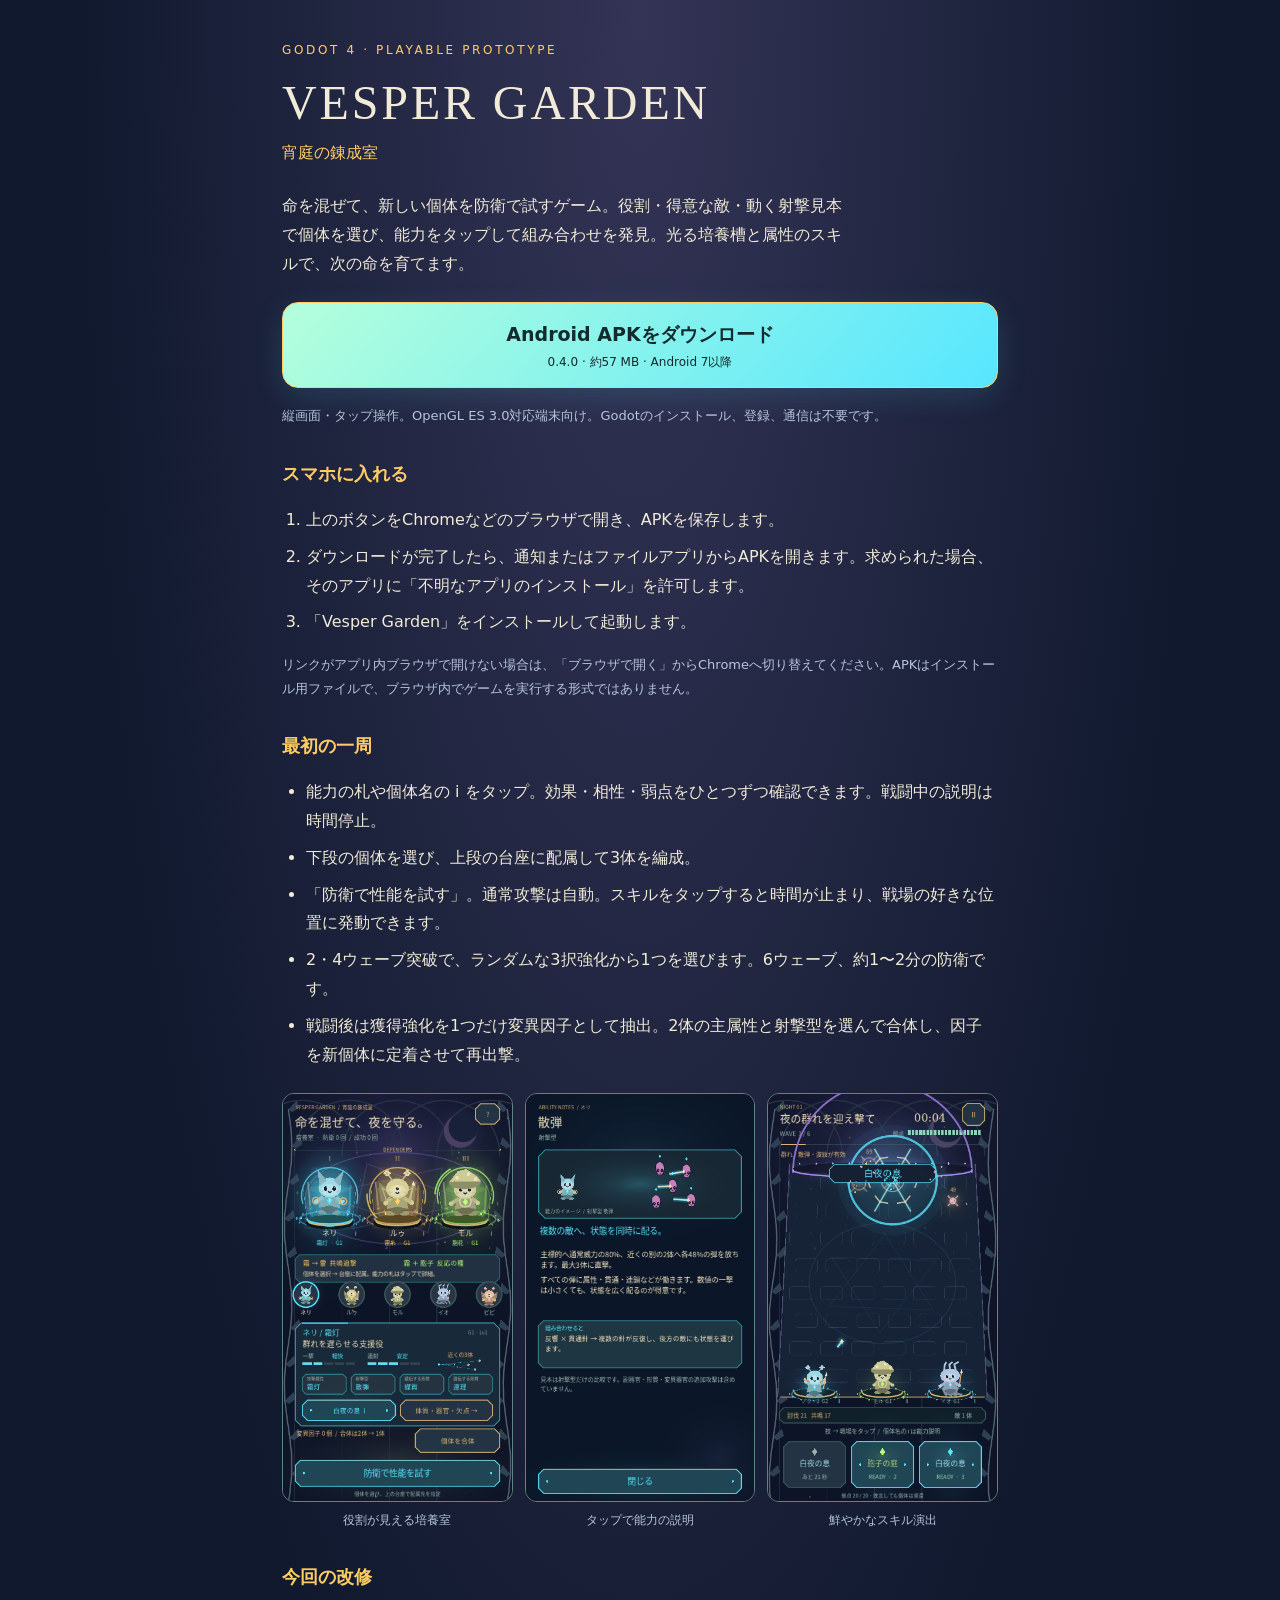
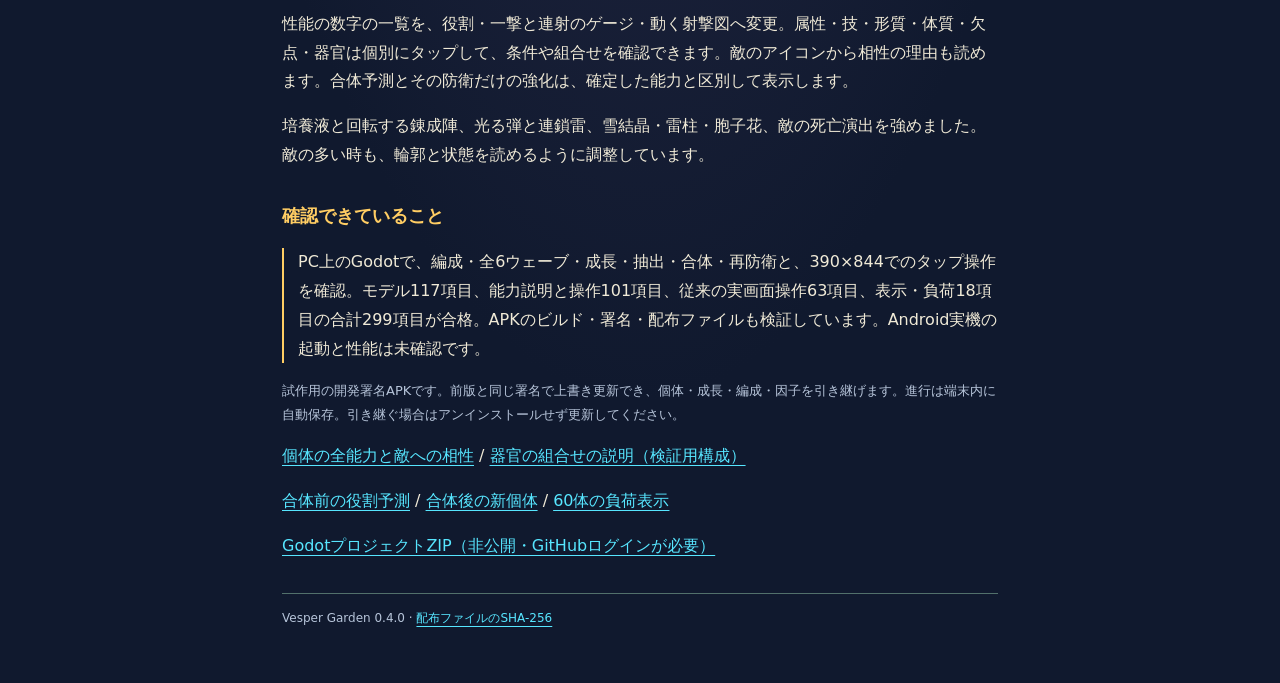
==== assets/vesper-garden/index.html @ 8b333384 "Deliver Vesper Garden 0.4.0 Android build and download page" ====
<!doctype html>
<html lang="ja">
<head>
<meta charset="utf-8">
<meta name="viewport" content="width=device-width, initial-scale=1">
<meta name="theme-color" content="#10192e">
<meta name="description" content="個体の生成・遺伝・突然変異を楽しみ、育てた3体を防衛で試すGodot製ゲーム。">
<title>Vesper Garden — Androidで遊ぶ</title>
<style>
:root { color-scheme: dark; --bg:#10192e; --ink:#f0ead7; --dim:#b7c5da; --mint:#57e6ff; --gold:#ffcd63; }
* { box-sizing:border-box; }
body { margin:0; background:radial-gradient(ellipse at top,#343456 0,var(--bg) 62%); color:var(--ink); font-family:system-ui,-apple-system,"Noto Sans JP",sans-serif; line-height:1.8; }
main { max-width:760px; margin:auto; padding:40px 22px 54px; }
.eyebrow { font-size:12px; letter-spacing:.22em; color:var(--gold); }
h1 { font-family:Georgia,serif; letter-spacing:.06em; font-size:clamp(30px,8vw,48px); line-height:1.2; margin:12px 0 8px; font-weight:400; }
.subtitle { color:var(--gold); margin:0 0 24px; }
p { margin:16px 0; }
.intro { max-width:560px; }
.download { display:flex; flex-direction:column; align-items:center; justify-content:center; min-height:78px; padding:14px; border:1px solid var(--gold); border-radius:16px; background:linear-gradient(130deg,#b4ffdb,#57e6ff); color:#132a2e; text-decoration:none; font-size:19px; font-weight:700; box-shadow:0 8px 30px #57e6ff22; margin:24px 0 12px; }
.download small { font-size:12px; font-weight:500; }
.download:focus-visible,a:focus-visible { outline:3px solid var(--gold); outline-offset:4px; }
.fine { font-size:13px; color:var(--dim); }
h2 { font-size:18px; color:var(--gold); margin:30px 0 10px; font-weight:600; }
ol,ul { padding-left:24px; }
li { margin:8px 0; }
a { color:var(--mint); text-underline-offset:4px; overflow-wrap:anywhere; }
.gallery { display:grid; grid-template-columns:repeat(3,1fr); gap:12px; margin-top:24px; }
figure { margin:0; min-width:0; }
img { width:100%; height:auto; display:block; border:1px solid #618481; border-radius:12px; background:var(--bg); }
figcaption { color:var(--dim); font-size:12px; text-align:center; margin-top:8px; }
.note { border-left:2px solid var(--gold); padding-left:14px; }
footer { border-top:1px solid #52706b; margin-top:32px; padding-top:14px; font-size:12px; color:var(--dim); }
@media(max-width:420px) { main { padding:28px 18px 40px; } .gallery { gap:8px; } }
</style>
</head>
<body>
<main>
<div class="eyebrow">GODOT 4 · PLAYABLE PROTOTYPE</div>
<h1>VESPER GARDEN</h1>
<p class="subtitle">宵庭の錬成室</p>
<p class="intro">命を混ぜて、新しい個体を防衛で試すゲーム。役割・得意な敵・動く射撃見本で個体を選び、能力をタップして組み合わせを発見。光る培養槽と属性のスキルで、次の命を育てます。</p>
<a class="download" href="0.4.0/vesper-garden-android.apk" download="vesper-garden-android.apk">Android APKをダウンロード<small>0.4.0 · 約57 MB · Android 7以降</small></a>
<p class="fine">縦画面・タップ操作。OpenGL ES 3.0対応端末向け。Godotのインストール、登録、通信は不要です。</p>
<h2>スマホに入れる</h2>
<ol>
<li>上のボタンをChromeなどのブラウザで開き、APKを保存します。</li>
<li>ダウンロードが完了したら、通知またはファイルアプリからAPKを開きます。求められた場合、そのアプリに「不明なアプリのインストール」を許可します。</li>
<li>「Vesper Garden」をインストールして起動します。</li>
</ol>
<p class="fine">リンクがアプリ内ブラウザで開けない場合は、「ブラウザで開く」からChromeへ切り替えてください。APKはインストール用ファイルで、ブラウザ内でゲームを実行する形式ではありません。</p>
<h2>最初の一周</h2>
<ul>
<li>能力の札や個体名の i をタップ。効果・相性・弱点をひとつずつ確認できます。戦闘中の説明は時間停止。</li>
<li>下段の個体を選び、上段の台座に配属して3体を編成。</li>
<li>「防衛で性能を試す」。通常攻撃は自動。スキルをタップすると時間が止まり、戦場の好きな位置に発動できます。</li>
<li>2・4ウェーブ突破で、ランダムな3択強化から1つを選びます。6ウェーブ、約1〜2分の防衛です。</li>
<li>戦闘後は獲得強化を1つだけ変異因子として抽出。2体の主属性と射撃型を選んで合体し、因子を新個体に定着させて再出撃。</li>
</ul>
<div class="gallery">
<figure><a href="0.4.0/01-phone-laboratory.png"><img src="0.4.0/01-phone-laboratory.png" width="390" height="693" alt="光る培養槽、個体の役割、性能ゲージとタップできる能力の札" loading="lazy"></a><figcaption>役割が見える培養室</figcaption></figure>
<figure><a href="0.4.0/02-scatter-explanation.png"><img src="0.4.0/02-scatter-explanation.png" width="390" height="693" alt="散弾を個別タップし、攻撃見本と組合せを見る能力説明" loading="lazy"></a><figcaption>タップで能力の説明</figcaption></figure>
<figure><a href="0.4.0/10-bright-skill.png"><img src="0.4.0/10-bright-skill.png" width="390" height="693" alt="雪結晶と光る弾、属性色の台座で拠点を守るGodotの実画面" loading="lazy"></a><figcaption>鮮やかなスキル演出</figcaption></figure>
</div>
<h2>今回の改修</h2>
<p>性能の数字の一覧を、役割・一撃と連射のゲージ・動く射撃図へ変更。属性・技・形質・体質・欠点・器官は個別にタップして、条件や組合せを確認できます。敵のアイコンから相性の理由も読めます。合体予測とその防衛だけの強化は、確定した能力と区別して表示します。</p>
<p>培養液と回転する錬成陣、光る弾と連鎖雷、雪結晶・雷柱・胞子花、敵の死亡演出を強めました。敵の多い時も、輪郭と状態を読めるように調整しています。</p>
<h2>確認できていること</h2>
<p class="note">PC上のGodotで、編成・全6ウェーブ・成長・抽出・合体・再防衛と、390×844でのタップ操作を確認。モデル117項目、能力説明と操作101項目、従来の実画面操作63項目、表示・負荷18項目の合計299項目が合格。APKのビルド・署名・配布ファイルも検証しています。Android実機の起動と性能は未確認です。</p>
<p class="fine">試作用の開発署名APKです。前版と同じ署名で上書き更新でき、個体・成長・編成・因子を引き継げます。進行は端末内に自動保存。引き継ぐ場合はアンインストールせず更新してください。</p>
<p><a href="0.4.0/03-individual-catalog.png">個体の全能力と敵への相性</a> / <a href="0.4.0/05-synergy-explanation.png">器官の組合せの説明（検証用構成）</a></p>
<p><a href="0.4.0/08-fusion-choice.png">合体前の役割予測</a> / <a href="0.4.0/09-new-generation.png">合体後の新個体</a> / <a href="0.4.0/16-phone-dense-field.png">60体の負荷表示</a></p>
<p><a href="https://github.com/kemonodot/game-prototype/blob/main/deliveries/vesper-garden/0.4.0/vesper-garden-godot.zip">GodotプロジェクトZIP（非公開・GitHubログインが必要）</a></p>
<footer>Vesper Garden 0.4.0 · <a href="0.4.0/SHA256SUMS.txt">配布ファイルのSHA-256</a></footer>
</main>
</body>
</html>
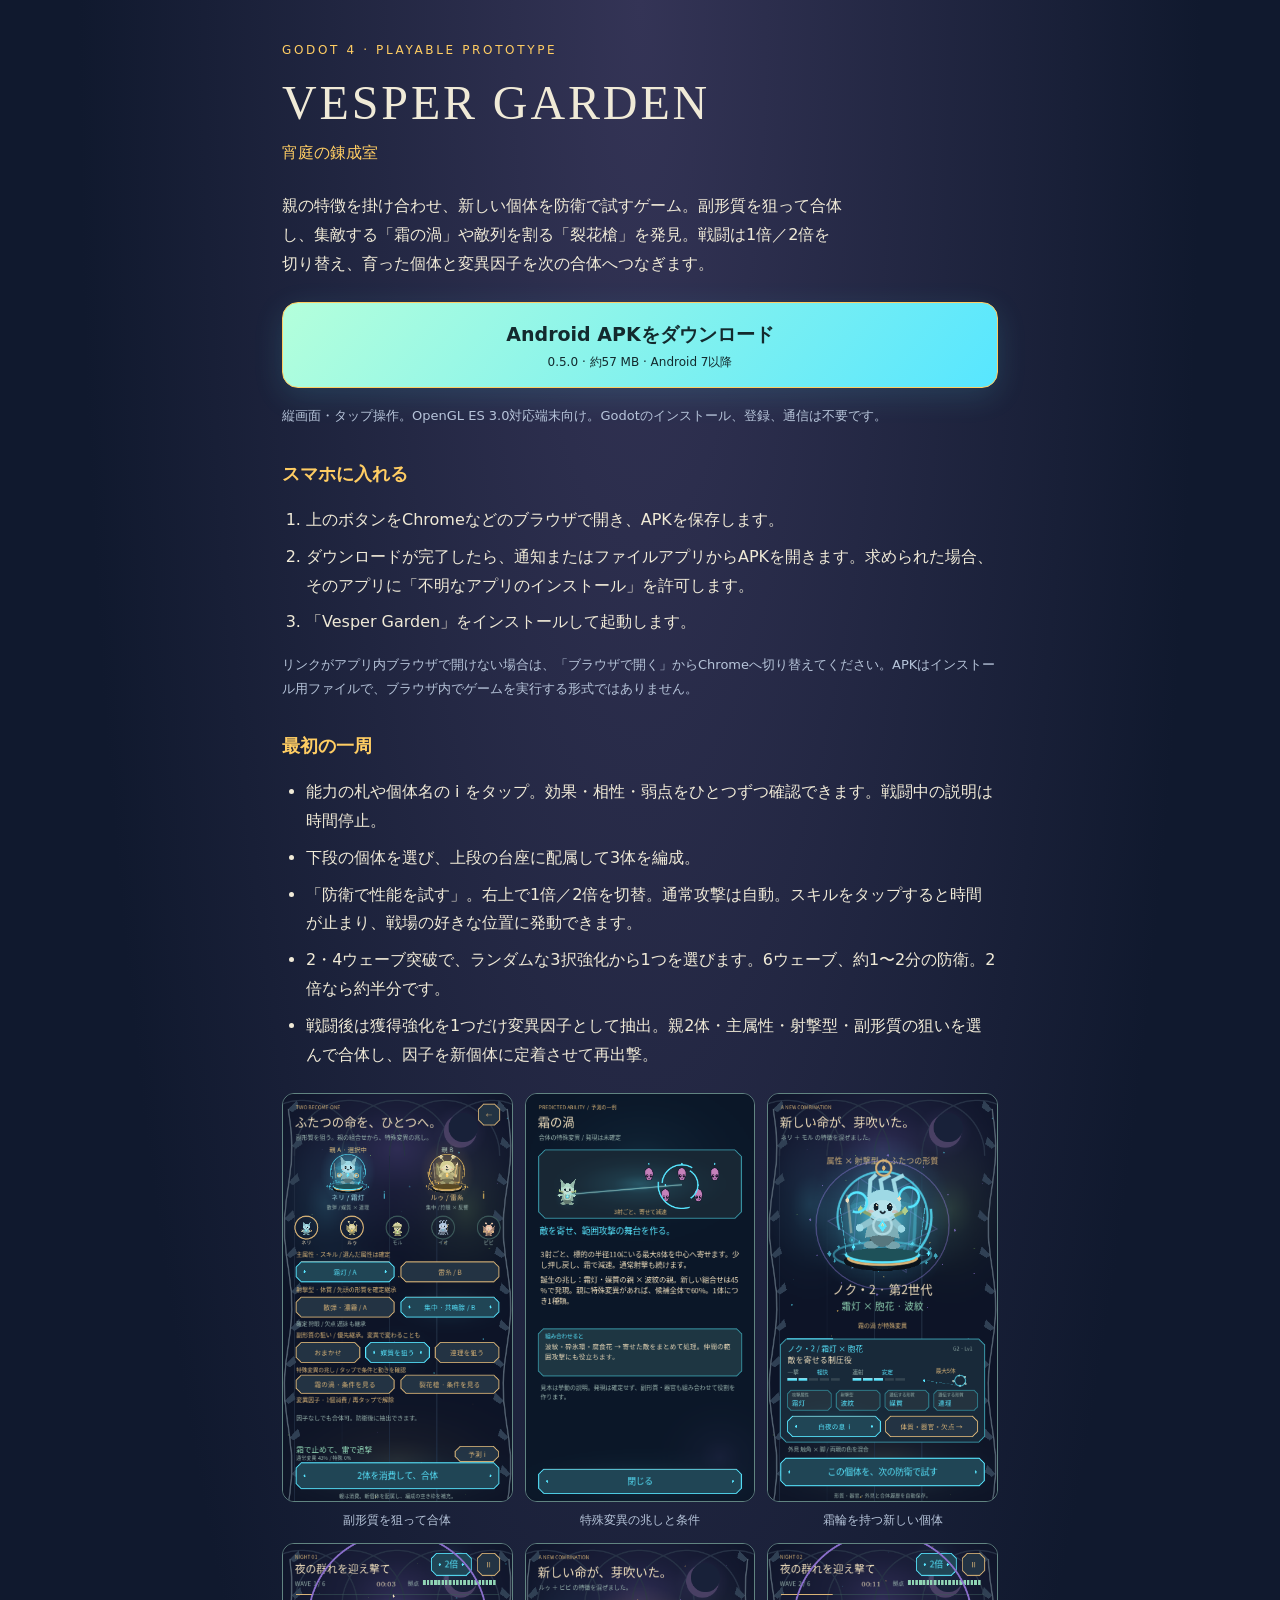
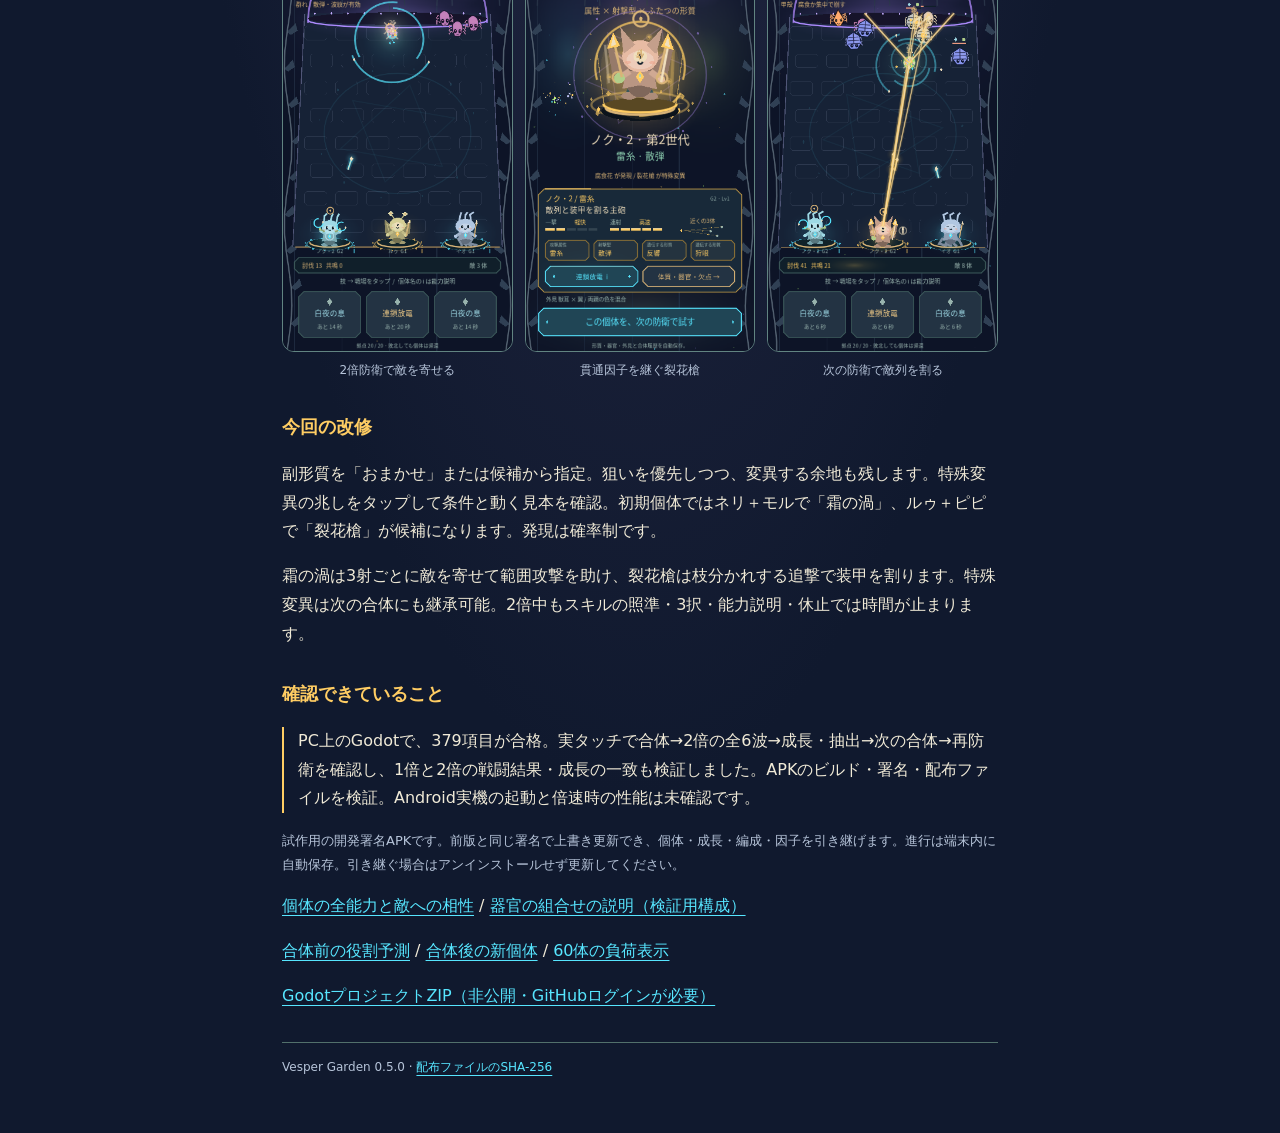
==== commit 98fd36f6: "Deliver Vesper Garden 0.5.0 Android build and download page" ====
--- a/assets/vesper-garden/index.html
+++ b/assets/vesper-garden/index.html
@@ -38,8 +38,8 @@
 <div class="eyebrow">GODOT 4 · PLAYABLE PROTOTYPE</div>
 <h1>VESPER GARDEN</h1>
 <p class="subtitle">宵庭の錬成室</p>
-<p class="intro">命を混ぜて、新しい個体を防衛で試すゲーム。役割・得意な敵・動く射撃見本で個体を選び、能力をタップして組み合わせを発見。光る培養槽と属性のスキルで、次の命を育てます。</p>
-<a class="download" href="0.4.0/vesper-garden-android.apk" download="vesper-garden-android.apk">Android APKをダウンロード<small>0.4.0 · 約57 MB · Android 7以降</small></a>
+<p class="intro">親の特徴を掛け合わせ、新しい個体を防衛で試すゲーム。副形質を狙って合体し、集敵する「霜の渦」や敵列を割る「裂花槍」を発見。戦闘は1倍／2倍を切り替え、育った個体と変異因子を次の合体へつなぎます。</p>
+<a class="download" href="0.5.0/vesper-garden-android.apk" download="vesper-garden-android.apk">Android APKをダウンロード<small>0.5.0 · 約57 MB · Android 7以降</small></a>
 <p class="fine">縦画面・タップ操作。OpenGL ES 3.0対応端末向け。Godotのインストール、登録、通信は不要です。</p>
 <h2>スマホに入れる</h2>
 <ol>
@@ -52,25 +52,28 @@
 <ul>
 <li>能力の札や個体名の i をタップ。効果・相性・弱点をひとつずつ確認できます。戦闘中の説明は時間停止。</li>
 <li>下段の個体を選び、上段の台座に配属して3体を編成。</li>
-<li>「防衛で性能を試す」。通常攻撃は自動。スキルをタップすると時間が止まり、戦場の好きな位置に発動できます。</li>
-<li>2・4ウェーブ突破で、ランダムな3択強化から1つを選びます。6ウェーブ、約1〜2分の防衛です。</li>
-<li>戦闘後は獲得強化を1つだけ変異因子として抽出。2体の主属性と射撃型を選んで合体し、因子を新個体に定着させて再出撃。</li>
+<li>「防衛で性能を試す」。右上で1倍／2倍を切替。通常攻撃は自動。スキルをタップすると時間が止まり、戦場の好きな位置に発動できます。</li>
+<li>2・4ウェーブ突破で、ランダムな3択強化から1つを選びます。6ウェーブ、約1〜2分の防衛。2倍なら約半分です。</li>
+<li>戦闘後は獲得強化を1つだけ変異因子として抽出。親2体・主属性・射撃型・副形質の狙いを選んで合体し、因子を新個体に定着させて再出撃。</li>
 </ul>
 <div class="gallery">
-<figure><a href="0.4.0/01-phone-laboratory.png"><img src="0.4.0/01-phone-laboratory.png" width="390" height="693" alt="光る培養槽、個体の役割、性能ゲージとタップできる能力の札" loading="lazy"></a><figcaption>役割が見える培養室</figcaption></figure>
-<figure><a href="0.4.0/02-scatter-explanation.png"><img src="0.4.0/02-scatter-explanation.png" width="390" height="693" alt="散弾を個別タップし、攻撃見本と組合せを見る能力説明" loading="lazy"></a><figcaption>タップで能力の説明</figcaption></figure>
-<figure><a href="0.4.0/10-bright-skill.png"><img src="0.4.0/10-bright-skill.png" width="390" height="693" alt="雪結晶と光る弾、属性色の台座で拠点を守るGodotの実画面" loading="lazy"></a><figcaption>鮮やかなスキル演出</figcaption></figure>
+<figure><a href="0.5.0/17-targeted-inheritance.png"><img src="0.5.0/17-targeted-inheritance.png" width="390" height="693" alt="副形質を狙って合体：Godotの実画面" loading="lazy"></a><figcaption>副形質を狙って合体</figcaption></figure>
+<figure><a href="0.5.0/18-vortex-hint.png"><img src="0.5.0/18-vortex-hint.png" width="390" height="693" alt="特殊変異の兆しと条件：Godotの実画面" loading="lazy"></a><figcaption>特殊変異の兆しと条件</figcaption></figure>
+<figure><a href="0.5.0/19-vortex-newborn.png"><img src="0.5.0/19-vortex-newborn.png" width="390" height="693" alt="霜輪を持つ新しい個体：Godotの実画面" loading="lazy"></a><figcaption>霜輪を持つ新しい個体</figcaption></figure>
+<figure><a href="0.5.0/21-vortex-combat.png"><img src="0.5.0/21-vortex-combat.png" width="390" height="693" alt="2倍防衛で敵を寄せる：Godotの実画面" loading="lazy"></a><figcaption>2倍防衛で敵を寄せる</figcaption></figure>
+<figure><a href="0.5.0/24-lance-newborn.png"><img src="0.5.0/24-lance-newborn.png" width="390" height="693" alt="貫通因子を継ぐ裂花槍：Godotの実画面" loading="lazy"></a><figcaption>貫通因子を継ぐ裂花槍</figcaption></figure>
+<figure><a href="0.5.0/25-lance-combat.png"><img src="0.5.0/25-lance-combat.png" width="390" height="693" alt="次の防衛で敵列を割る：Godotの実画面" loading="lazy"></a><figcaption>次の防衛で敵列を割る</figcaption></figure>
 </div>
 <h2>今回の改修</h2>
-<p>性能の数字の一覧を、役割・一撃と連射のゲージ・動く射撃図へ変更。属性・技・形質・体質・欠点・器官は個別にタップして、条件や組合せを確認できます。敵のアイコンから相性の理由も読めます。合体予測とその防衛だけの強化は、確定した能力と区別して表示します。</p>
-<p>培養液と回転する錬成陣、光る弾と連鎖雷、雪結晶・雷柱・胞子花、敵の死亡演出を強めました。敵の多い時も、輪郭と状態を読めるように調整しています。</p>
+<p>副形質を「おまかせ」または候補から指定。狙いを優先しつつ、変異する余地も残します。特殊変異の兆しをタップして条件と動く見本を確認。初期個体ではネリ＋モルで「霜の渦」、ルゥ＋ピピで「裂花槍」が候補になります。発現は確率制です。</p>
+<p>霜の渦は3射ごとに敵を寄せて範囲攻撃を助け、裂花槍は枝分かれする追撃で装甲を割ります。特殊変異は次の合体にも継承可能。2倍中もスキルの照準・3択・能力説明・休止では時間が止まります。</p>
 <h2>確認できていること</h2>
-<p class="note">PC上のGodotで、編成・全6ウェーブ・成長・抽出・合体・再防衛と、390×844でのタップ操作を確認。モデル117項目、能力説明と操作101項目、従来の実画面操作63項目、表示・負荷18項目の合計299項目が合格。APKのビルド・署名・配布ファイルも検証しています。Android実機の起動と性能は未確認です。</p>
+<p class="note">PC上のGodotで、379項目が合格。実タッチで合体→2倍の全6波→成長・抽出→次の合体→再防衛を確認し、1倍と2倍の戦闘結果・成長の一致も検証しました。APKのビルド・署名・配布ファイルを検証。Android実機の起動と倍速時の性能は未確認です。</p>
 <p class="fine">試作用の開発署名APKです。前版と同じ署名で上書き更新でき、個体・成長・編成・因子を引き継げます。進行は端末内に自動保存。引き継ぐ場合はアンインストールせず更新してください。</p>
 <p><a href="0.4.0/03-individual-catalog.png">個体の全能力と敵への相性</a> / <a href="0.4.0/05-synergy-explanation.png">器官の組合せの説明（検証用構成）</a></p>
-<p><a href="0.4.0/08-fusion-choice.png">合体前の役割予測</a> / <a href="0.4.0/09-new-generation.png">合体後の新個体</a> / <a href="0.4.0/16-phone-dense-field.png">60体の負荷表示</a></p>
-<p><a href="https://github.com/kemonodot/game-prototype/blob/main/deliveries/vesper-garden/0.4.0/vesper-garden-godot.zip">GodotプロジェクトZIP（非公開・GitHubログインが必要）</a></p>
-<footer>Vesper Garden 0.4.0 · <a href="0.4.0/SHA256SUMS.txt">配布ファイルのSHA-256</a></footer>
+<p><a href="0.5.0/17-targeted-inheritance.png">合体前の役割予測</a> / <a href="0.5.0/19-vortex-newborn.png">合体後の新個体</a> / <a href="0.4.0/16-phone-dense-field.png">60体の負荷表示</a></p>
+<p><a href="https://github.com/kemonodot/game-prototype/blob/main/deliveries/vesper-garden/0.5.0/vesper-garden-godot.zip">GodotプロジェクトZIP（非公開・GitHubログインが必要）</a></p>
+<footer>Vesper Garden 0.5.0 · <a href="0.5.0/SHA256SUMS.txt">配布ファイルのSHA-256</a></footer>
 </main>
 </body>
 </html>
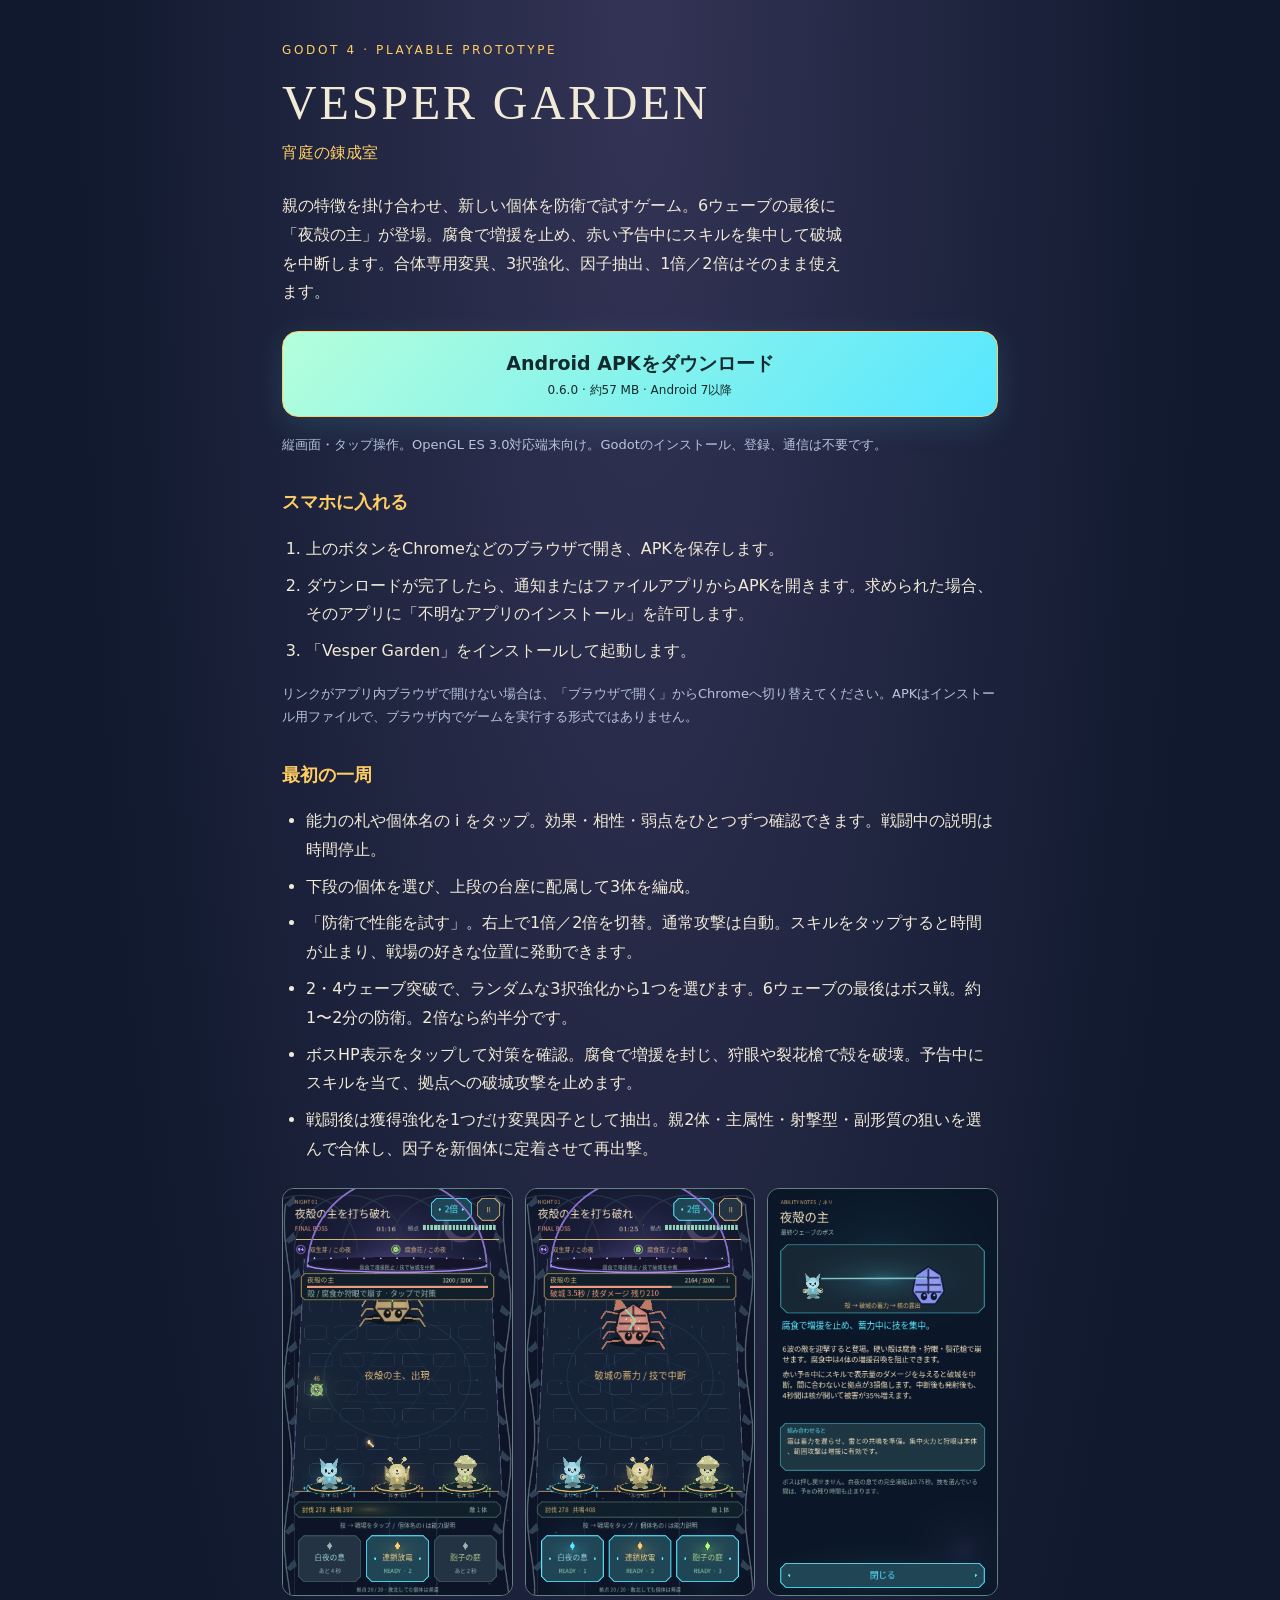
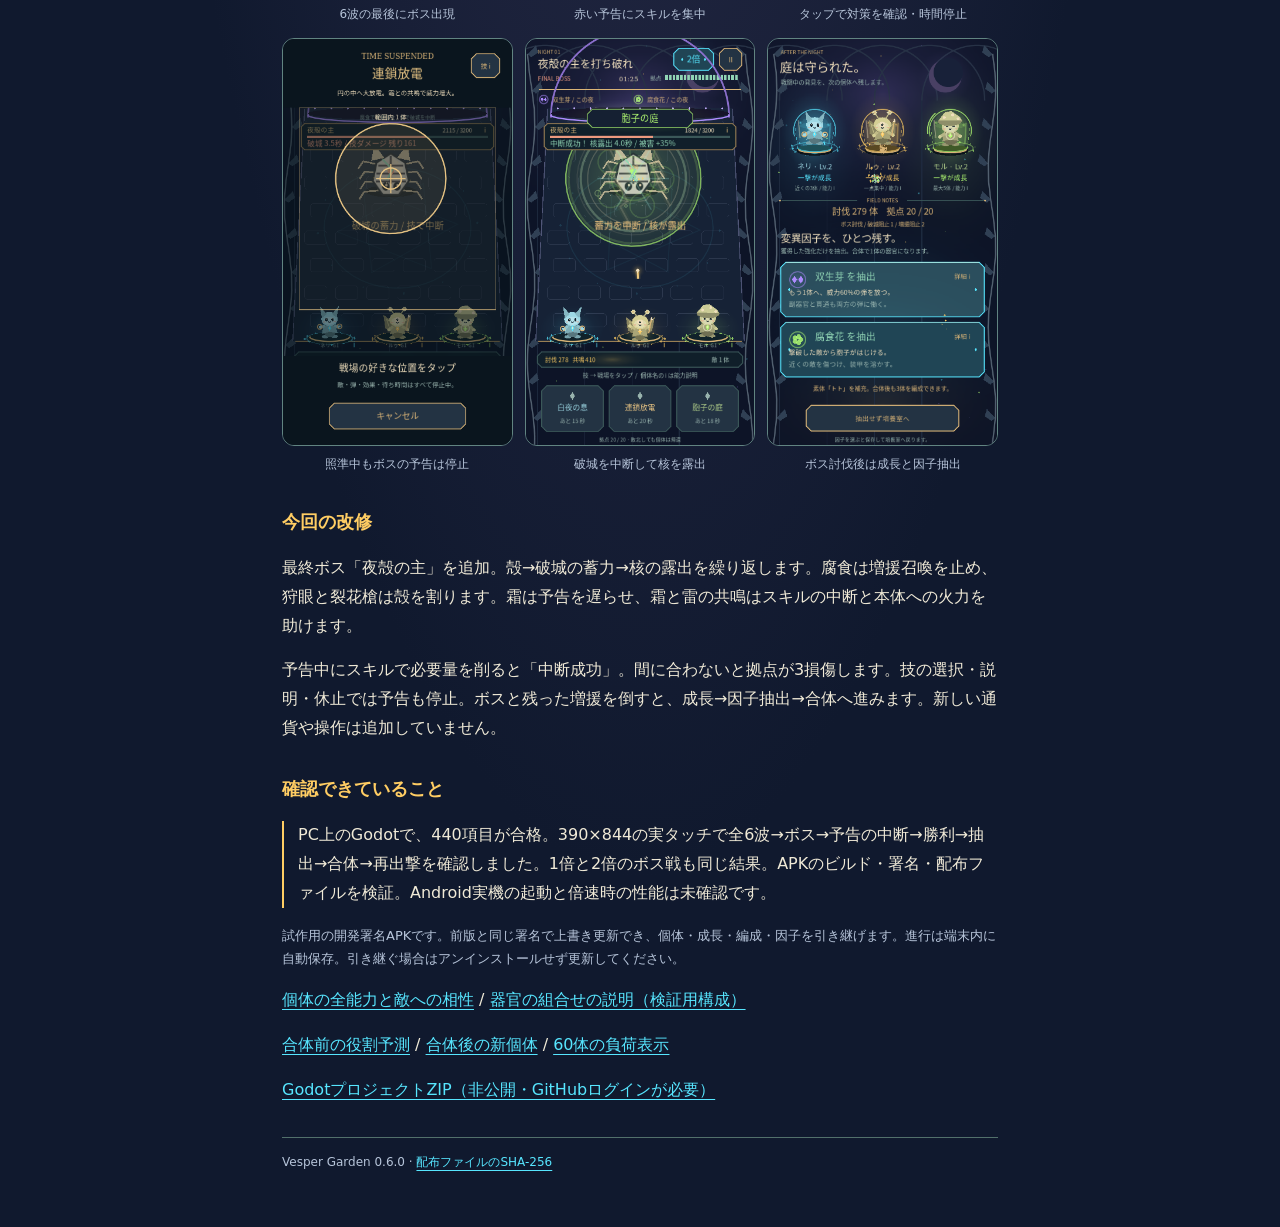
==== commit eed9e5aa: "Deliver Vesper Garden 0.6.0 Android build and download page" ====
--- a/assets/vesper-garden/index.html
+++ b/assets/vesper-garden/index.html
@@ -38,8 +38,8 @@
 <div class="eyebrow">GODOT 4 · PLAYABLE PROTOTYPE</div>
 <h1>VESPER GARDEN</h1>
 <p class="subtitle">宵庭の錬成室</p>
-<p class="intro">親の特徴を掛け合わせ、新しい個体を防衛で試すゲーム。副形質を狙って合体し、集敵する「霜の渦」や敵列を割る「裂花槍」を発見。戦闘は1倍／2倍を切り替え、育った個体と変異因子を次の合体へつなぎます。</p>
-<a class="download" href="0.5.0/vesper-garden-android.apk" download="vesper-garden-android.apk">Android APKをダウンロード<small>0.5.0 · 約57 MB · Android 7以降</small></a>
+<p class="intro">親の特徴を掛け合わせ、新しい個体を防衛で試すゲーム。6ウェーブの最後に「夜殻の主」が登場。腐食で増援を止め、赤い予告中にスキルを集中して破城を中断します。合体専用変異、3択強化、因子抽出、1倍／2倍はそのまま使えます。</p>
+<a class="download" href="0.6.0/vesper-garden-android.apk" download="vesper-garden-android.apk">Android APKをダウンロード<small>0.6.0 · 約57 MB · Android 7以降</small></a>
 <p class="fine">縦画面・タップ操作。OpenGL ES 3.0対応端末向け。Godotのインストール、登録、通信は不要です。</p>
 <h2>スマホに入れる</h2>
 <ol>
@@ -53,27 +53,28 @@
 <li>能力の札や個体名の i をタップ。効果・相性・弱点をひとつずつ確認できます。戦闘中の説明は時間停止。</li>
 <li>下段の個体を選び、上段の台座に配属して3体を編成。</li>
 <li>「防衛で性能を試す」。右上で1倍／2倍を切替。通常攻撃は自動。スキルをタップすると時間が止まり、戦場の好きな位置に発動できます。</li>
-<li>2・4ウェーブ突破で、ランダムな3択強化から1つを選びます。6ウェーブ、約1〜2分の防衛。2倍なら約半分です。</li>
+<li>2・4ウェーブ突破で、ランダムな3択強化から1つを選びます。6ウェーブの最後はボス戦。約1〜2分の防衛。2倍なら約半分です。</li>
+<li>ボスHP表示をタップして対策を確認。腐食で増援を封じ、狩眼や裂花槍で殻を破壊。予告中にスキルを当て、拠点への破城攻撃を止めます。</li>
 <li>戦闘後は獲得強化を1つだけ変異因子として抽出。親2体・主属性・射撃型・副形質の狙いを選んで合体し、因子を新個体に定着させて再出撃。</li>
 </ul>
 <div class="gallery">
-<figure><a href="0.5.0/17-targeted-inheritance.png"><img src="0.5.0/17-targeted-inheritance.png" width="390" height="693" alt="副形質を狙って合体：Godotの実画面" loading="lazy"></a><figcaption>副形質を狙って合体</figcaption></figure>
-<figure><a href="0.5.0/18-vortex-hint.png"><img src="0.5.0/18-vortex-hint.png" width="390" height="693" alt="特殊変異の兆しと条件：Godotの実画面" loading="lazy"></a><figcaption>特殊変異の兆しと条件</figcaption></figure>
-<figure><a href="0.5.0/19-vortex-newborn.png"><img src="0.5.0/19-vortex-newborn.png" width="390" height="693" alt="霜輪を持つ新しい個体：Godotの実画面" loading="lazy"></a><figcaption>霜輪を持つ新しい個体</figcaption></figure>
-<figure><a href="0.5.0/21-vortex-combat.png"><img src="0.5.0/21-vortex-combat.png" width="390" height="693" alt="2倍防衛で敵を寄せる：Godotの実画面" loading="lazy"></a><figcaption>2倍防衛で敵を寄せる</figcaption></figure>
-<figure><a href="0.5.0/24-lance-newborn.png"><img src="0.5.0/24-lance-newborn.png" width="390" height="693" alt="貫通因子を継ぐ裂花槍：Godotの実画面" loading="lazy"></a><figcaption>貫通因子を継ぐ裂花槍</figcaption></figure>
-<figure><a href="0.5.0/25-lance-combat.png"><img src="0.5.0/25-lance-combat.png" width="390" height="693" alt="次の防衛で敵列を割る：Godotの実画面" loading="lazy"></a><figcaption>次の防衛で敵列を割る</figcaption></figure>
+<figure><a href="0.6.0/30-boss-arrival.png"><img src="0.6.0/30-boss-arrival.png" width="390" height="693" alt="6波の最後にボス出現：Godotの実画面" loading="lazy"></a><figcaption>6波の最後にボス出現</figcaption></figure>
+<figure><a href="0.6.0/31-boss-forecast.png"><img src="0.6.0/31-boss-forecast.png" width="390" height="693" alt="赤い予告にスキルを集中：Godotの実画面" loading="lazy"></a><figcaption>赤い予告にスキルを集中</figcaption></figure>
+<figure><a href="0.6.0/32-boss-counters.png"><img src="0.6.0/32-boss-counters.png" width="390" height="693" alt="タップで対策を確認・時間停止：Godotの実画面" loading="lazy"></a><figcaption>タップで対策を確認・時間停止</figcaption></figure>
+<figure><a href="0.6.0/33-boss-targeting.png"><img src="0.6.0/33-boss-targeting.png" width="390" height="693" alt="照準中もボスの予告は停止：Godotの実画面" loading="lazy"></a><figcaption>照準中もボスの予告は停止</figcaption></figure>
+<figure><a href="0.6.0/34-boss-interrupted.png"><img src="0.6.0/34-boss-interrupted.png" width="390" height="693" alt="破城を中断して核を露出：Godotの実画面" loading="lazy"></a><figcaption>破城を中断して核を露出</figcaption></figure>
+<figure><a href="0.6.0/35-boss-victory.png"><img src="0.6.0/35-boss-victory.png" width="390" height="693" alt="ボス討伐後は成長と因子抽出：Godotの実画面" loading="lazy"></a><figcaption>ボス討伐後は成長と因子抽出</figcaption></figure>
 </div>
 <h2>今回の改修</h2>
-<p>副形質を「おまかせ」または候補から指定。狙いを優先しつつ、変異する余地も残します。特殊変異の兆しをタップして条件と動く見本を確認。初期個体ではネリ＋モルで「霜の渦」、ルゥ＋ピピで「裂花槍」が候補になります。発現は確率制です。</p>
-<p>霜の渦は3射ごとに敵を寄せて範囲攻撃を助け、裂花槍は枝分かれする追撃で装甲を割ります。特殊変異は次の合体にも継承可能。2倍中もスキルの照準・3択・能力説明・休止では時間が止まります。</p>
+<p>最終ボス「夜殻の主」を追加。殻→破城の蓄力→核の露出を繰り返します。腐食は増援召喚を止め、狩眼と裂花槍は殻を割ります。霜は予告を遅らせ、霜と雷の共鳴はスキルの中断と本体への火力を助けます。</p>
+<p>予告中にスキルで必要量を削ると「中断成功」。間に合わないと拠点が3損傷します。技の選択・説明・休止では予告も停止。ボスと残った増援を倒すと、成長→因子抽出→合体へ進みます。新しい通貨や操作は追加していません。</p>
 <h2>確認できていること</h2>
-<p class="note">PC上のGodotで、379項目が合格。実タッチで合体→2倍の全6波→成長・抽出→次の合体→再防衛を確認し、1倍と2倍の戦闘結果・成長の一致も検証しました。APKのビルド・署名・配布ファイルを検証。Android実機の起動と倍速時の性能は未確認です。</p>
+<p class="note">PC上のGodotで、440項目が合格。390×844の実タッチで全6波→ボス→予告の中断→勝利→抽出→合体→再出撃を確認しました。1倍と2倍のボス戦も同じ結果。APKのビルド・署名・配布ファイルを検証。Android実機の起動と倍速時の性能は未確認です。</p>
 <p class="fine">試作用の開発署名APKです。前版と同じ署名で上書き更新でき、個体・成長・編成・因子を引き継げます。進行は端末内に自動保存。引き継ぐ場合はアンインストールせず更新してください。</p>
 <p><a href="0.4.0/03-individual-catalog.png">個体の全能力と敵への相性</a> / <a href="0.4.0/05-synergy-explanation.png">器官の組合せの説明（検証用構成）</a></p>
 <p><a href="0.5.0/17-targeted-inheritance.png">合体前の役割予測</a> / <a href="0.5.0/19-vortex-newborn.png">合体後の新個体</a> / <a href="0.4.0/16-phone-dense-field.png">60体の負荷表示</a></p>
-<p><a href="https://github.com/kemonodot/game-prototype/blob/main/deliveries/vesper-garden/0.5.0/vesper-garden-godot.zip">GodotプロジェクトZIP（非公開・GitHubログインが必要）</a></p>
-<footer>Vesper Garden 0.5.0 · <a href="0.5.0/SHA256SUMS.txt">配布ファイルのSHA-256</a></footer>
+<p><a href="https://github.com/kemonodot/game-prototype/blob/main/deliveries/vesper-garden/0.6.0/vesper-garden-godot.zip">GodotプロジェクトZIP（非公開・GitHubログインが必要）</a></p>
+<footer>Vesper Garden 0.6.0 · <a href="0.6.0/SHA256SUMS.txt">配布ファイルのSHA-256</a></footer>
 </main>
 </body>
 </html>
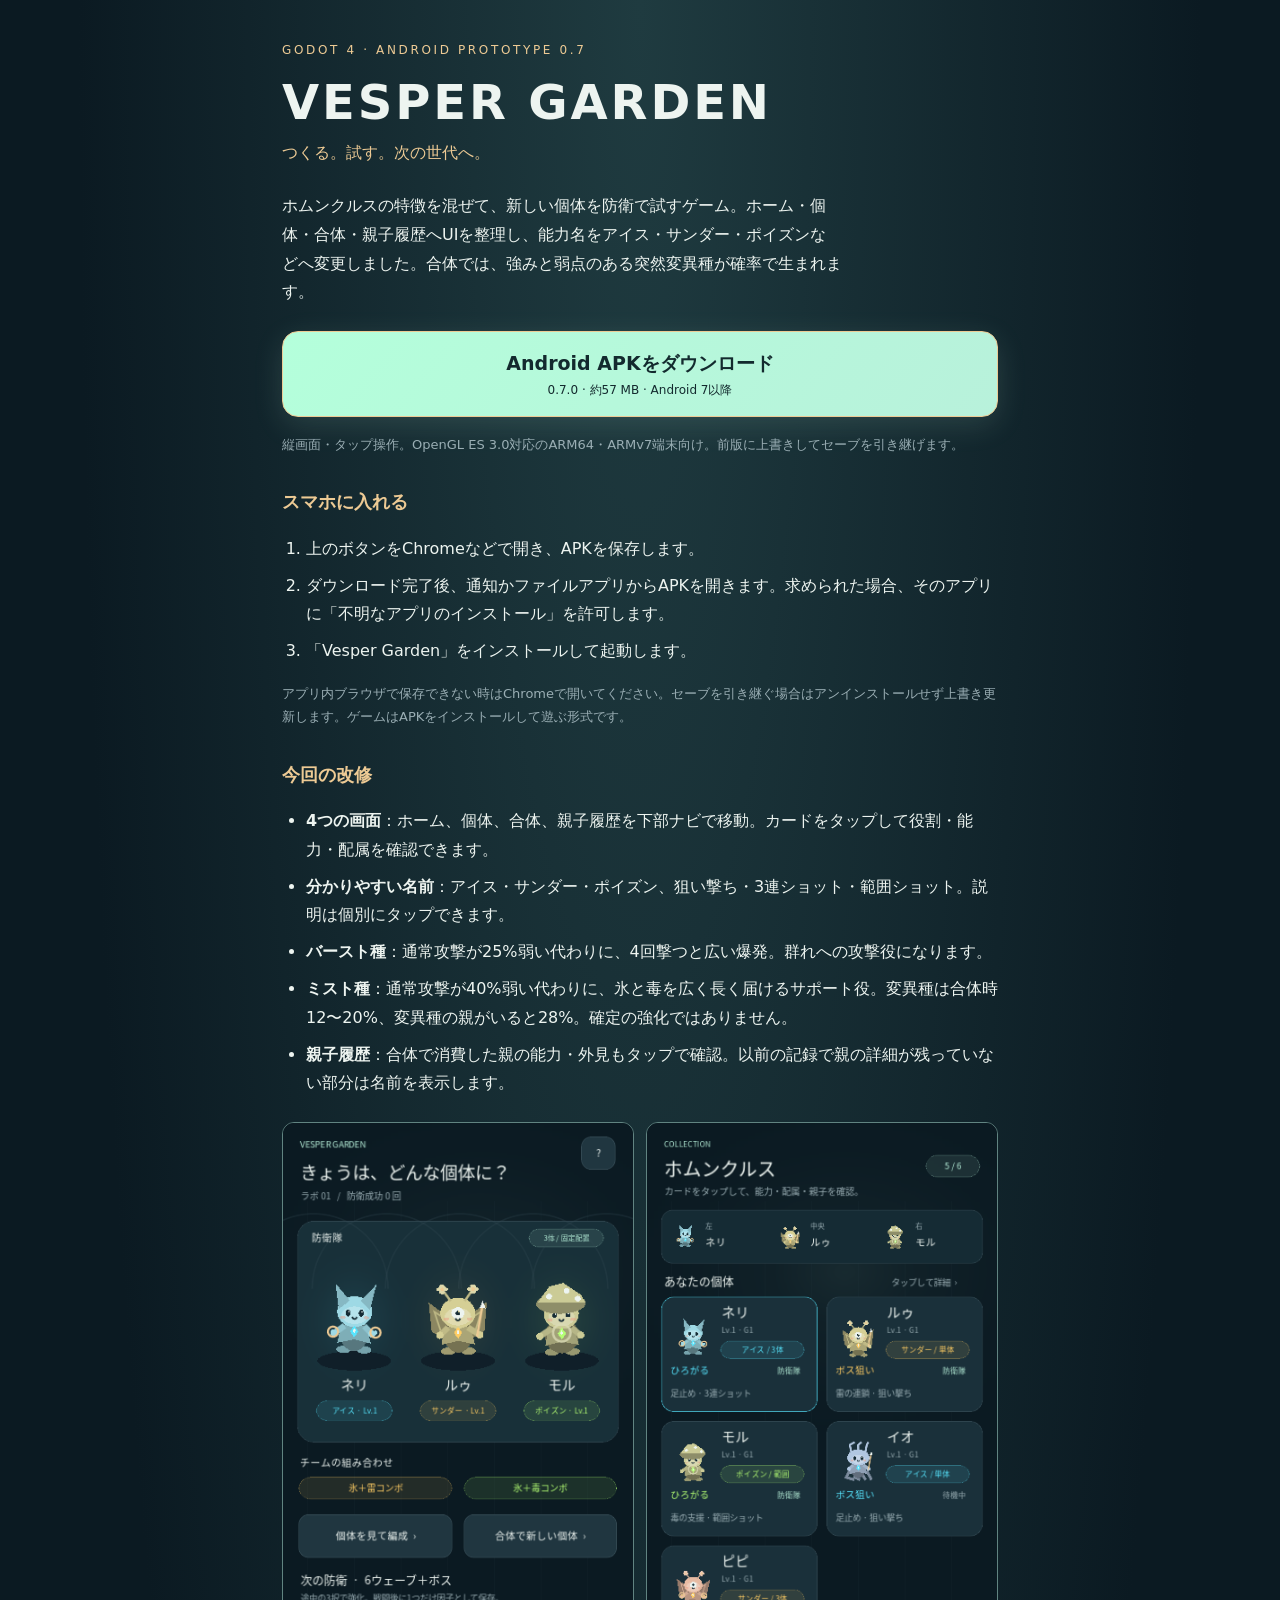
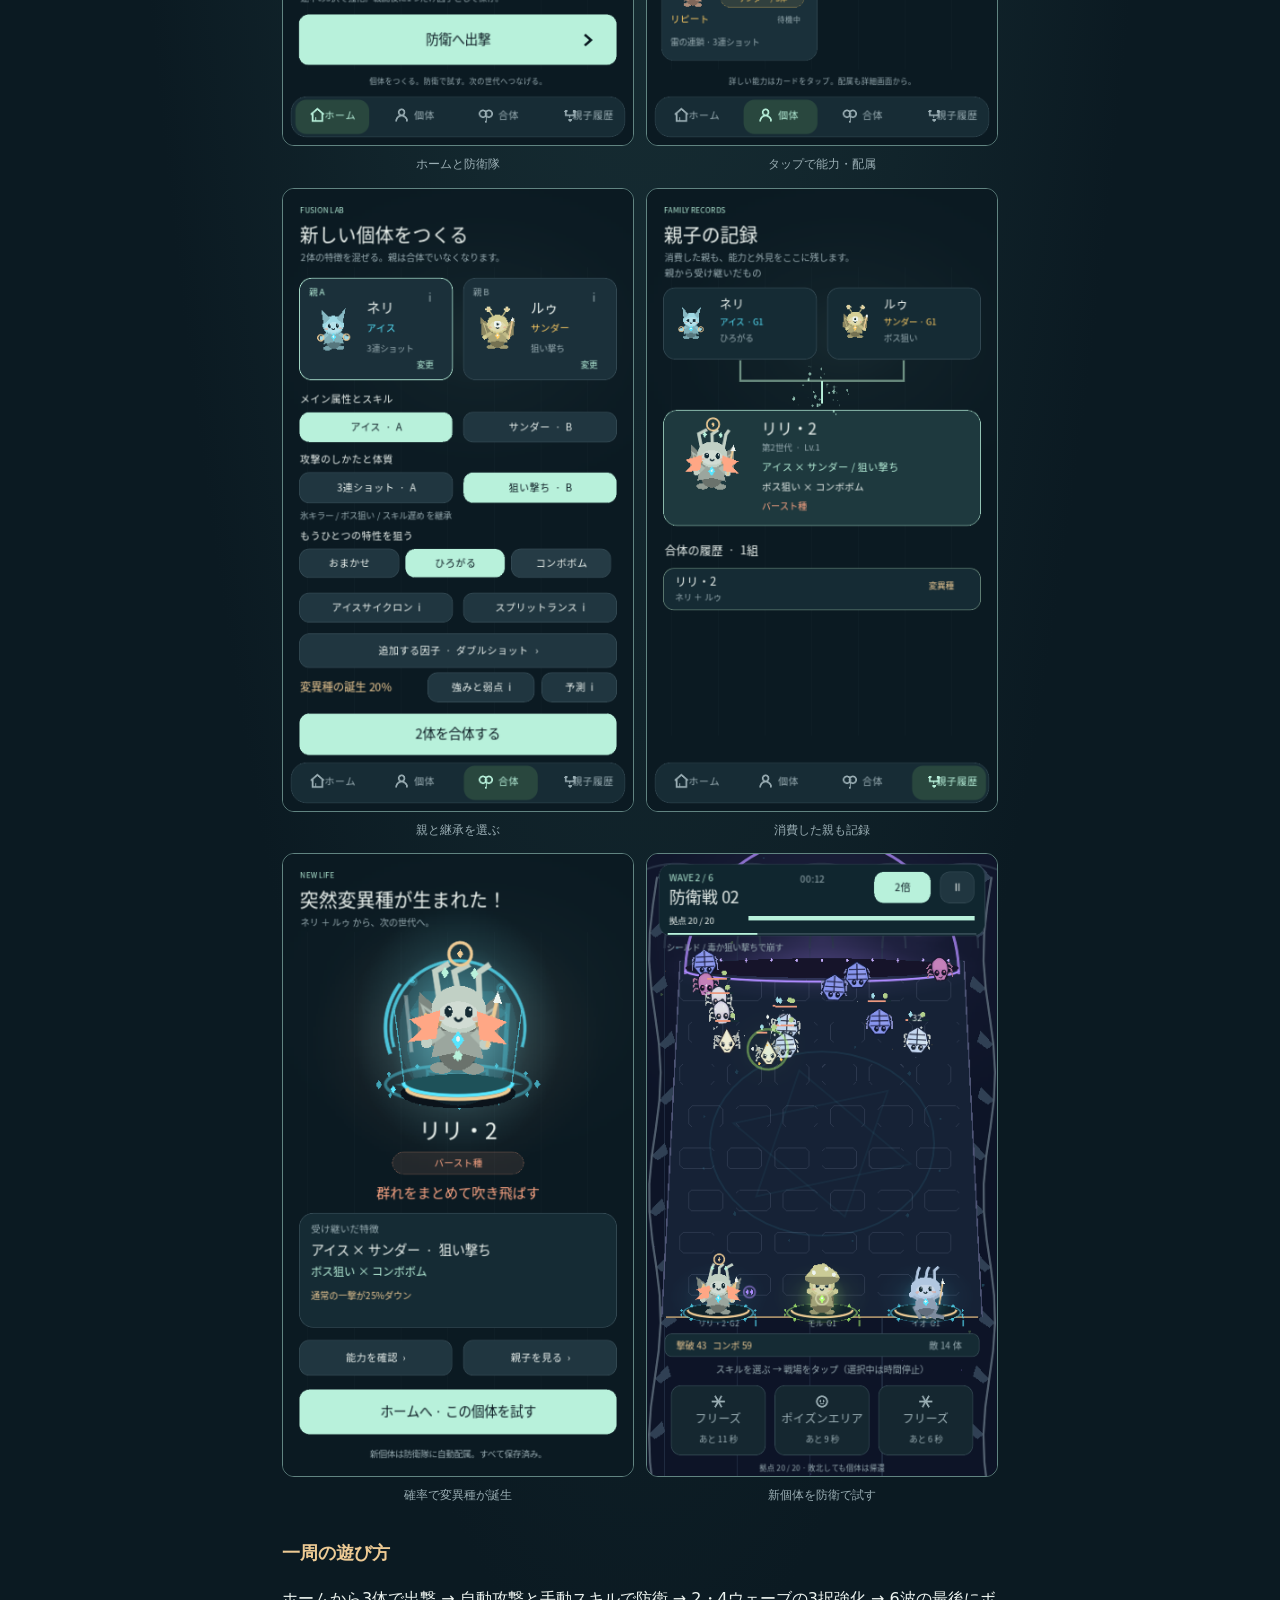
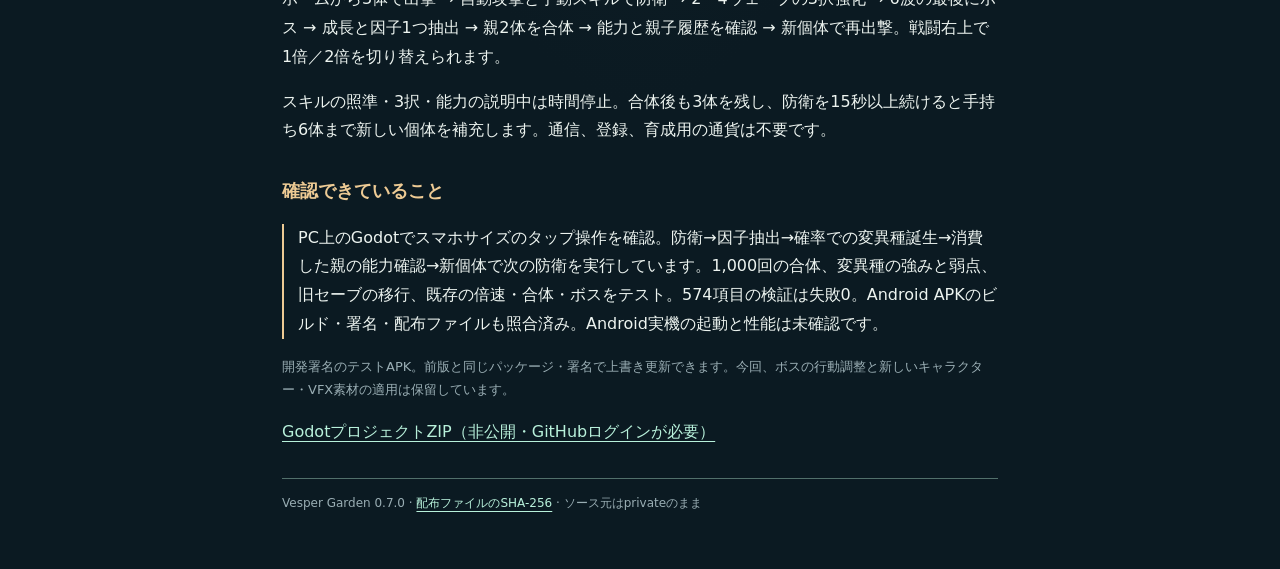
==== commit a31fe71a: "Deliver Vesper Garden 0.7.0 Android build and download page" ====
--- a/assets/vesper-garden/index.html
+++ b/assets/vesper-garden/index.html
@@ -3,20 +3,20 @@
 <head>
 <meta charset="utf-8">
 <meta name="viewport" content="width=device-width, initial-scale=1">
-<meta name="theme-color" content="#10192e">
+<meta name="theme-color" content="#0b1a22">
 <meta name="description" content="個体の生成・遺伝・突然変異を楽しみ、育てた3体を防衛で試すGodot製ゲーム。">
 <title>Vesper Garden — Androidで遊ぶ</title>
 <style>
-:root { color-scheme: dark; --bg:#10192e; --ink:#f0ead7; --dim:#b7c5da; --mint:#57e6ff; --gold:#ffcd63; }
+:root { color-scheme: dark; --bg:#0b1a22; --ink:#edf4f0; --dim:#9aaeb4; --mint:#b8f1db; --gold:#edca94; }
 * { box-sizing:border-box; }
-body { margin:0; background:radial-gradient(ellipse at top,#343456 0,var(--bg) 62%); color:var(--ink); font-family:system-ui,-apple-system,"Noto Sans JP",sans-serif; line-height:1.8; }
+body { margin:0; background:radial-gradient(ellipse at top,#1f3b40 0,var(--bg) 62%); color:var(--ink); font-family:system-ui,-apple-system,"Noto Sans JP",sans-serif; line-height:1.8; }
 main { max-width:760px; margin:auto; padding:40px 22px 54px; }
 .eyebrow { font-size:12px; letter-spacing:.22em; color:var(--gold); }
-h1 { font-family:Georgia,serif; letter-spacing:.06em; font-size:clamp(30px,8vw,48px); line-height:1.2; margin:12px 0 8px; font-weight:400; }
+h1 { font-family:system-ui,sans-serif; letter-spacing:.06em; font-size:clamp(30px,8vw,48px); line-height:1.2; margin:12px 0 8px; font-weight:700; }
 .subtitle { color:var(--gold); margin:0 0 24px; }
 p { margin:16px 0; }
 .intro { max-width:560px; }
-.download { display:flex; flex-direction:column; align-items:center; justify-content:center; min-height:78px; padding:14px; border:1px solid var(--gold); border-radius:16px; background:linear-gradient(130deg,#b4ffdb,#57e6ff); color:#132a2e; text-decoration:none; font-size:19px; font-weight:700; box-shadow:0 8px 30px #57e6ff22; margin:24px 0 12px; }
+.download { display:flex; flex-direction:column; align-items:center; justify-content:center; min-height:78px; padding:14px; border:1px solid var(--gold); border-radius:16px; background:linear-gradient(130deg,#b4ffdb,#b8f1db); color:#132a2e; text-decoration:none; font-size:19px; font-weight:700; box-shadow:0 8px 30px #b8f1db22; margin:24px 0 12px; }
 .download small { font-size:12px; font-weight:500; }
 .download:focus-visible,a:focus-visible { outline:3px solid var(--gold); outline-offset:4px; }
 .fine { font-size:13px; color:var(--dim); }
@@ -24,7 +24,7 @@
 ol,ul { padding-left:24px; }
 li { margin:8px 0; }
 a { color:var(--mint); text-underline-offset:4px; overflow-wrap:anywhere; }
-.gallery { display:grid; grid-template-columns:repeat(3,1fr); gap:12px; margin-top:24px; }
+.gallery { display:grid; grid-template-columns:repeat(2,1fr); gap:12px; margin-top:24px; }
 figure { margin:0; min-width:0; }
 img { width:100%; height:auto; display:block; border:1px solid #618481; border-radius:12px; background:var(--bg); }
 figcaption { color:var(--dim); font-size:12px; text-align:center; margin-top:8px; }
@@ -35,46 +35,43 @@
 </head>
 <body>
 <main>
-<div class="eyebrow">GODOT 4 · PLAYABLE PROTOTYPE</div>
+<div class="eyebrow">GODOT 4 · ANDROID PROTOTYPE 0.7</div>
 <h1>VESPER GARDEN</h1>
-<p class="subtitle">宵庭の錬成室</p>
-<p class="intro">親の特徴を掛け合わせ、新しい個体を防衛で試すゲーム。6ウェーブの最後に「夜殻の主」が登場。腐食で増援を止め、赤い予告中にスキルを集中して破城を中断します。合体専用変異、3択強化、因子抽出、1倍／2倍はそのまま使えます。</p>
-<a class="download" href="0.6.0/vesper-garden-android.apk" download="vesper-garden-android.apk">Android APKをダウンロード<small>0.6.0 · 約57 MB · Android 7以降</small></a>
-<p class="fine">縦画面・タップ操作。OpenGL ES 3.0対応端末向け。Godotのインストール、登録、通信は不要です。</p>
+<p class="subtitle">つくる。試す。次の世代へ。</p>
+<p class="intro">ホムンクルスの特徴を混ぜて、新しい個体を防衛で試すゲーム。ホーム・個体・合体・親子履歴へUIを整理し、能力名をアイス・サンダー・ポイズンなどへ変更しました。合体では、強みと弱点のある突然変異種が確率で生まれます。</p>
+<a class="download" href="0.7.0/vesper-garden-android.apk" download="vesper-garden-android.apk">Android APKをダウンロード<small>0.7.0 · 約57 MB · Android 7以降</small></a>
+<p class="fine">縦画面・タップ操作。OpenGL ES 3.0対応のARM64・ARMv7端末向け。前版に上書きしてセーブを引き継げます。</p>
 <h2>スマホに入れる</h2>
 <ol>
-<li>上のボタンをChromeなどのブラウザで開き、APKを保存します。</li>
-<li>ダウンロードが完了したら、通知またはファイルアプリからAPKを開きます。求められた場合、そのアプリに「不明なアプリのインストール」を許可します。</li>
+<li>上のボタンをChromeなどで開き、APKを保存します。</li>
+<li>ダウンロード完了後、通知かファイルアプリからAPKを開きます。求められた場合、そのアプリに「不明なアプリのインストール」を許可します。</li>
 <li>「Vesper Garden」をインストールして起動します。</li>
 </ol>
-<p class="fine">リンクがアプリ内ブラウザで開けない場合は、「ブラウザで開く」からChromeへ切り替えてください。APKはインストール用ファイルで、ブラウザ内でゲームを実行する形式ではありません。</p>
-<h2>最初の一周</h2>
+<p class="fine">アプリ内ブラウザで保存できない時はChromeで開いてください。セーブを引き継ぐ場合はアンインストールせず上書き更新します。ゲームはAPKをインストールして遊ぶ形式です。</p>
+<h2>今回の改修</h2>
 <ul>
-<li>能力の札や個体名の i をタップ。効果・相性・弱点をひとつずつ確認できます。戦闘中の説明は時間停止。</li>
-<li>下段の個体を選び、上段の台座に配属して3体を編成。</li>
-<li>「防衛で性能を試す」。右上で1倍／2倍を切替。通常攻撃は自動。スキルをタップすると時間が止まり、戦場の好きな位置に発動できます。</li>
-<li>2・4ウェーブ突破で、ランダムな3択強化から1つを選びます。6ウェーブの最後はボス戦。約1〜2分の防衛。2倍なら約半分です。</li>
-<li>ボスHP表示をタップして対策を確認。腐食で増援を封じ、狩眼や裂花槍で殻を破壊。予告中にスキルを当て、拠点への破城攻撃を止めます。</li>
-<li>戦闘後は獲得強化を1つだけ変異因子として抽出。親2体・主属性・射撃型・副形質の狙いを選んで合体し、因子を新個体に定着させて再出撃。</li>
+<li><strong>4つの画面</strong>：ホーム、個体、合体、親子履歴を下部ナビで移動。カードをタップして役割・能力・配属を確認できます。</li>
+<li><strong>分かりやすい名前</strong>：アイス・サンダー・ポイズン、狙い撃ち・3連ショット・範囲ショット。説明は個別にタップできます。</li>
+<li><strong>バースト種</strong>：通常攻撃が25%弱い代わりに、4回撃つと広い爆発。群れへの攻撃役になります。</li>
+<li><strong>ミスト種</strong>：通常攻撃が40%弱い代わりに、氷と毒を広く長く届けるサポート役。変異種は合体時12〜20%、変異種の親がいると28%。確定の強化ではありません。</li>
+<li><strong>親子履歴</strong>：合体で消費した親の能力・外見もタップで確認。以前の記録で親の詳細が残っていない部分は名前を表示します。</li>
 </ul>
 <div class="gallery">
-<figure><a href="0.6.0/30-boss-arrival.png"><img src="0.6.0/30-boss-arrival.png" width="390" height="693" alt="6波の最後にボス出現：Godotの実画面" loading="lazy"></a><figcaption>6波の最後にボス出現</figcaption></figure>
-<figure><a href="0.6.0/31-boss-forecast.png"><img src="0.6.0/31-boss-forecast.png" width="390" height="693" alt="赤い予告にスキルを集中：Godotの実画面" loading="lazy"></a><figcaption>赤い予告にスキルを集中</figcaption></figure>
-<figure><a href="0.6.0/32-boss-counters.png"><img src="0.6.0/32-boss-counters.png" width="390" height="693" alt="タップで対策を確認・時間停止：Godotの実画面" loading="lazy"></a><figcaption>タップで対策を確認・時間停止</figcaption></figure>
-<figure><a href="0.6.0/33-boss-targeting.png"><img src="0.6.0/33-boss-targeting.png" width="390" height="693" alt="照準中もボスの予告は停止：Godotの実画面" loading="lazy"></a><figcaption>照準中もボスの予告は停止</figcaption></figure>
-<figure><a href="0.6.0/34-boss-interrupted.png"><img src="0.6.0/34-boss-interrupted.png" width="390" height="693" alt="破城を中断して核を露出：Godotの実画面" loading="lazy"></a><figcaption>破城を中断して核を露出</figcaption></figure>
-<figure><a href="0.6.0/35-boss-victory.png"><img src="0.6.0/35-boss-victory.png" width="390" height="693" alt="ボス討伐後は成長と因子抽出：Godotの実画面" loading="lazy"></a><figcaption>ボス討伐後は成長と因子抽出</figcaption></figure>
+<figure><a href="0.7.0/36-mobile-home.png"><img src="0.7.0/36-mobile-home.png" width="390" height="693" alt="ホームと防衛隊：Godotの実画面" loading="lazy"></a><figcaption>ホームと防衛隊</figcaption></figure>
+<figure><a href="0.7.0/37-mobile-collection.png"><img src="0.7.0/37-mobile-collection.png" width="390" height="693" alt="タップで能力・配属：Godotの実画面" loading="lazy"></a><figcaption>タップで能力・配属</figcaption></figure>
+<figure><a href="0.7.0/39-mobile-fusion.png"><img src="0.7.0/39-mobile-fusion.png" width="390" height="693" alt="親と継承を選ぶ：Godotの実画面" loading="lazy"></a><figcaption>親と継承を選ぶ</figcaption></figure>
+<figure><a href="0.7.0/40-parent-child-history.png"><img src="0.7.0/40-parent-child-history.png" width="390" height="693" alt="消費した親も記録：Godotの実画面" loading="lazy"></a><figcaption>消費した親も記録</figcaption></figure>
+<figure><a href="0.7.0/45-rare-birth.png"><img src="0.7.0/45-rare-birth.png" width="390" height="693" alt="確率で変異種が誕生：Godotの実画面" loading="lazy"></a><figcaption>確率で変異種が誕生</figcaption></figure>
+<figure><a href="0.7.0/49-rare-species-defence.png"><img src="0.7.0/49-rare-species-defence.png" width="390" height="693" alt="新個体を防衛で試す：Godotの実画面" loading="lazy"></a><figcaption>新個体を防衛で試す</figcaption></figure>
 </div>
-<h2>今回の改修</h2>
-<p>最終ボス「夜殻の主」を追加。殻→破城の蓄力→核の露出を繰り返します。腐食は増援召喚を止め、狩眼と裂花槍は殻を割ります。霜は予告を遅らせ、霜と雷の共鳴はスキルの中断と本体への火力を助けます。</p>
-<p>予告中にスキルで必要量を削ると「中断成功」。間に合わないと拠点が3損傷します。技の選択・説明・休止では予告も停止。ボスと残った増援を倒すと、成長→因子抽出→合体へ進みます。新しい通貨や操作は追加していません。</p>
+<h2>一周の遊び方</h2>
+<p>ホームから3体で出撃 → 自動攻撃と手動スキルで防衛 → 2・4ウェーブの3択強化 → 6波の最後にボス → 成長と因子1つ抽出 → 親2体を合体 → 能力と親子履歴を確認 → 新個体で再出撃。戦闘右上で1倍／2倍を切り替えられます。</p>
+<p>スキルの照準・3択・能力の説明中は時間停止。合体後も3体を残し、防衛を15秒以上続けると手持ち6体まで新しい個体を補充します。通信、登録、育成用の通貨は不要です。</p>
 <h2>確認できていること</h2>
-<p class="note">PC上のGodotで、440項目が合格。390×844の実タッチで全6波→ボス→予告の中断→勝利→抽出→合体→再出撃を確認しました。1倍と2倍のボス戦も同じ結果。APKのビルド・署名・配布ファイルを検証。Android実機の起動と倍速時の性能は未確認です。</p>
-<p class="fine">試作用の開発署名APKです。前版と同じ署名で上書き更新でき、個体・成長・編成・因子を引き継げます。進行は端末内に自動保存。引き継ぐ場合はアンインストールせず更新してください。</p>
-<p><a href="0.4.0/03-individual-catalog.png">個体の全能力と敵への相性</a> / <a href="0.4.0/05-synergy-explanation.png">器官の組合せの説明（検証用構成）</a></p>
-<p><a href="0.5.0/17-targeted-inheritance.png">合体前の役割予測</a> / <a href="0.5.0/19-vortex-newborn.png">合体後の新個体</a> / <a href="0.4.0/16-phone-dense-field.png">60体の負荷表示</a></p>
-<p><a href="https://github.com/kemonodot/game-prototype/blob/main/deliveries/vesper-garden/0.6.0/vesper-garden-godot.zip">GodotプロジェクトZIP（非公開・GitHubログインが必要）</a></p>
-<footer>Vesper Garden 0.6.0 · <a href="0.6.0/SHA256SUMS.txt">配布ファイルのSHA-256</a></footer>
+<p class="note">PC上のGodotでスマホサイズのタップ操作を確認。防衛→因子抽出→確率での変異種誕生→消費した親の能力確認→新個体で次の防衛を実行しています。1,000回の合体、変異種の強みと弱点、旧セーブの移行、既存の倍速・合体・ボスをテスト。574項目の検証は失敗0。Android APKのビルド・署名・配布ファイルも照合済み。Android実機の起動と性能は未確認です。</p>
+<p class="fine">開発署名のテストAPK。前版と同じパッケージ・署名で上書き更新できます。今回、ボスの行動調整と新しいキャラクター・VFX素材の適用は保留しています。</p>
+<p><a href="https://github.com/kemonodot/game-prototype/blob/main/deliveries/vesper-garden/0.7.0/vesper-garden-godot.zip">GodotプロジェクトZIP（非公開・GitHubログインが必要）</a></p>
+<footer>Vesper Garden 0.7.0 · <a href="0.7.0/SHA256SUMS.txt">配布ファイルのSHA-256</a> · ソース元はprivateのまま</footer>
 </main>
 </body>
 </html>
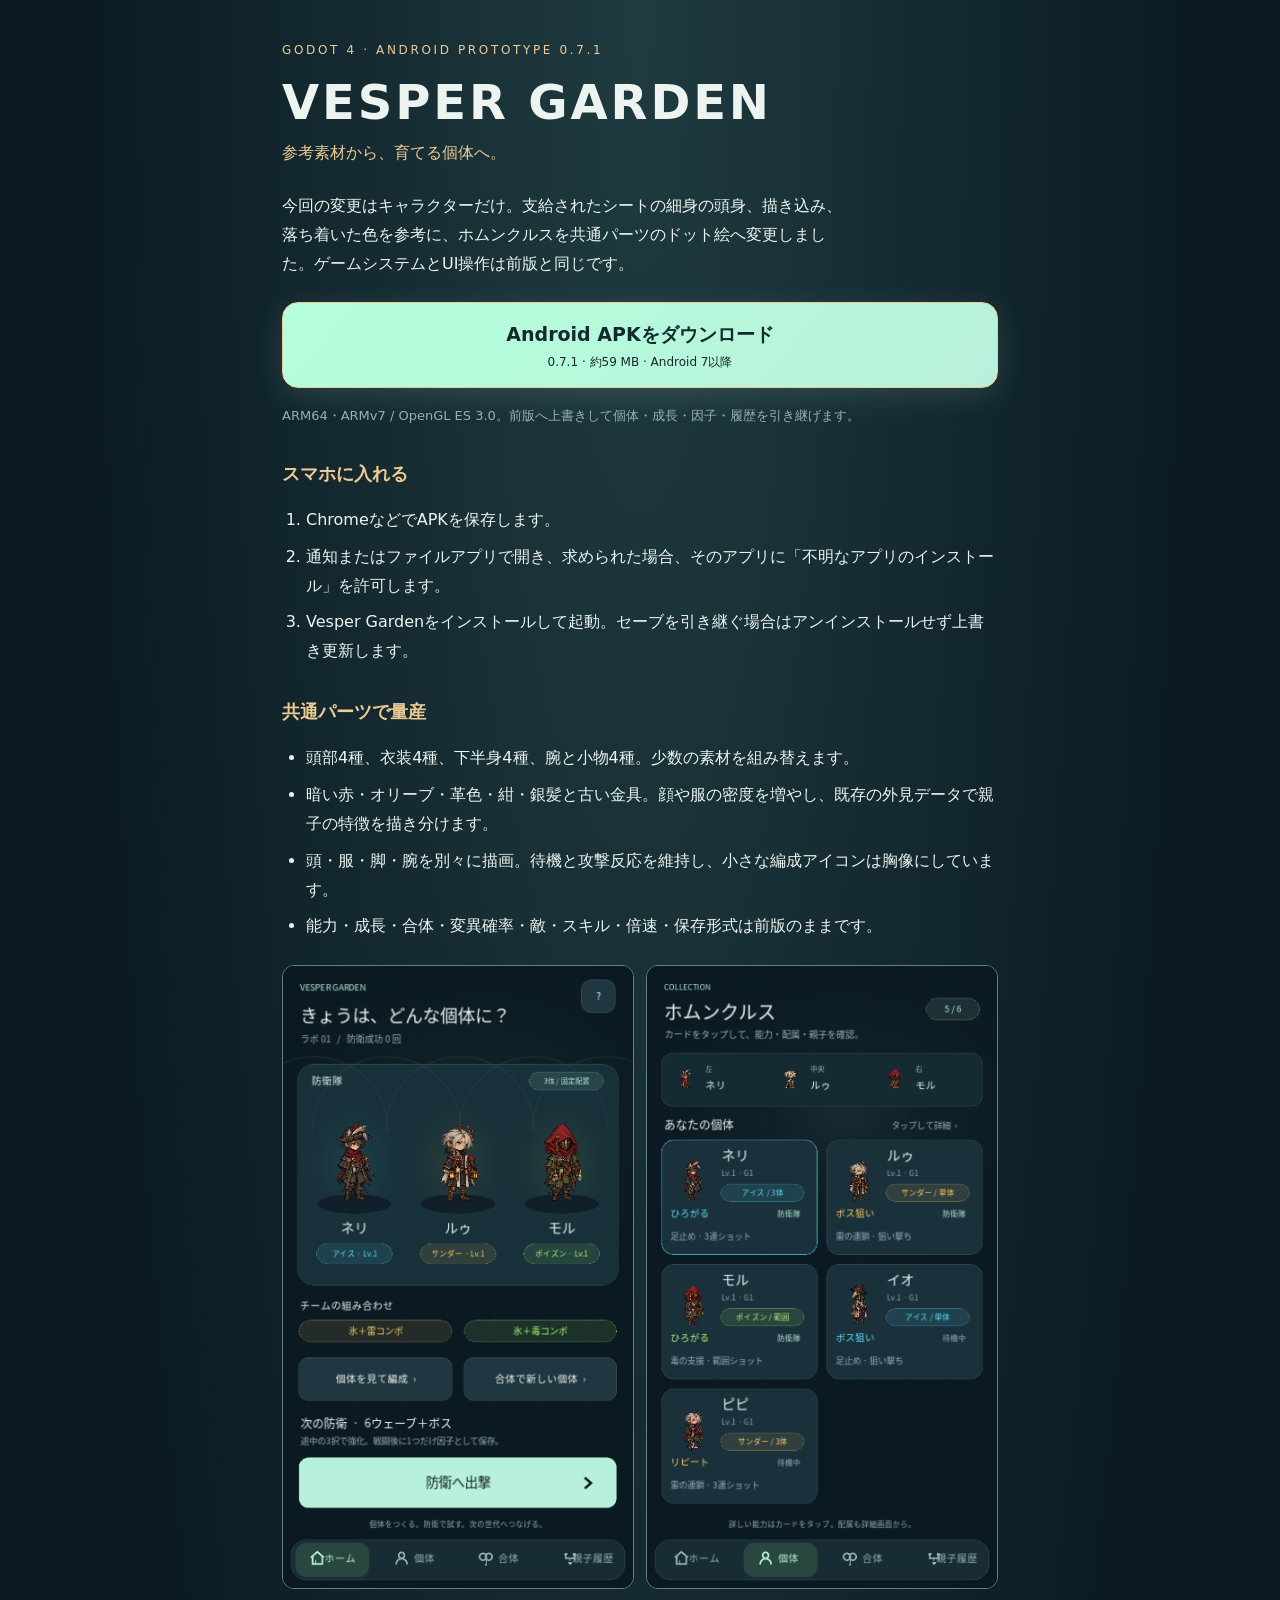
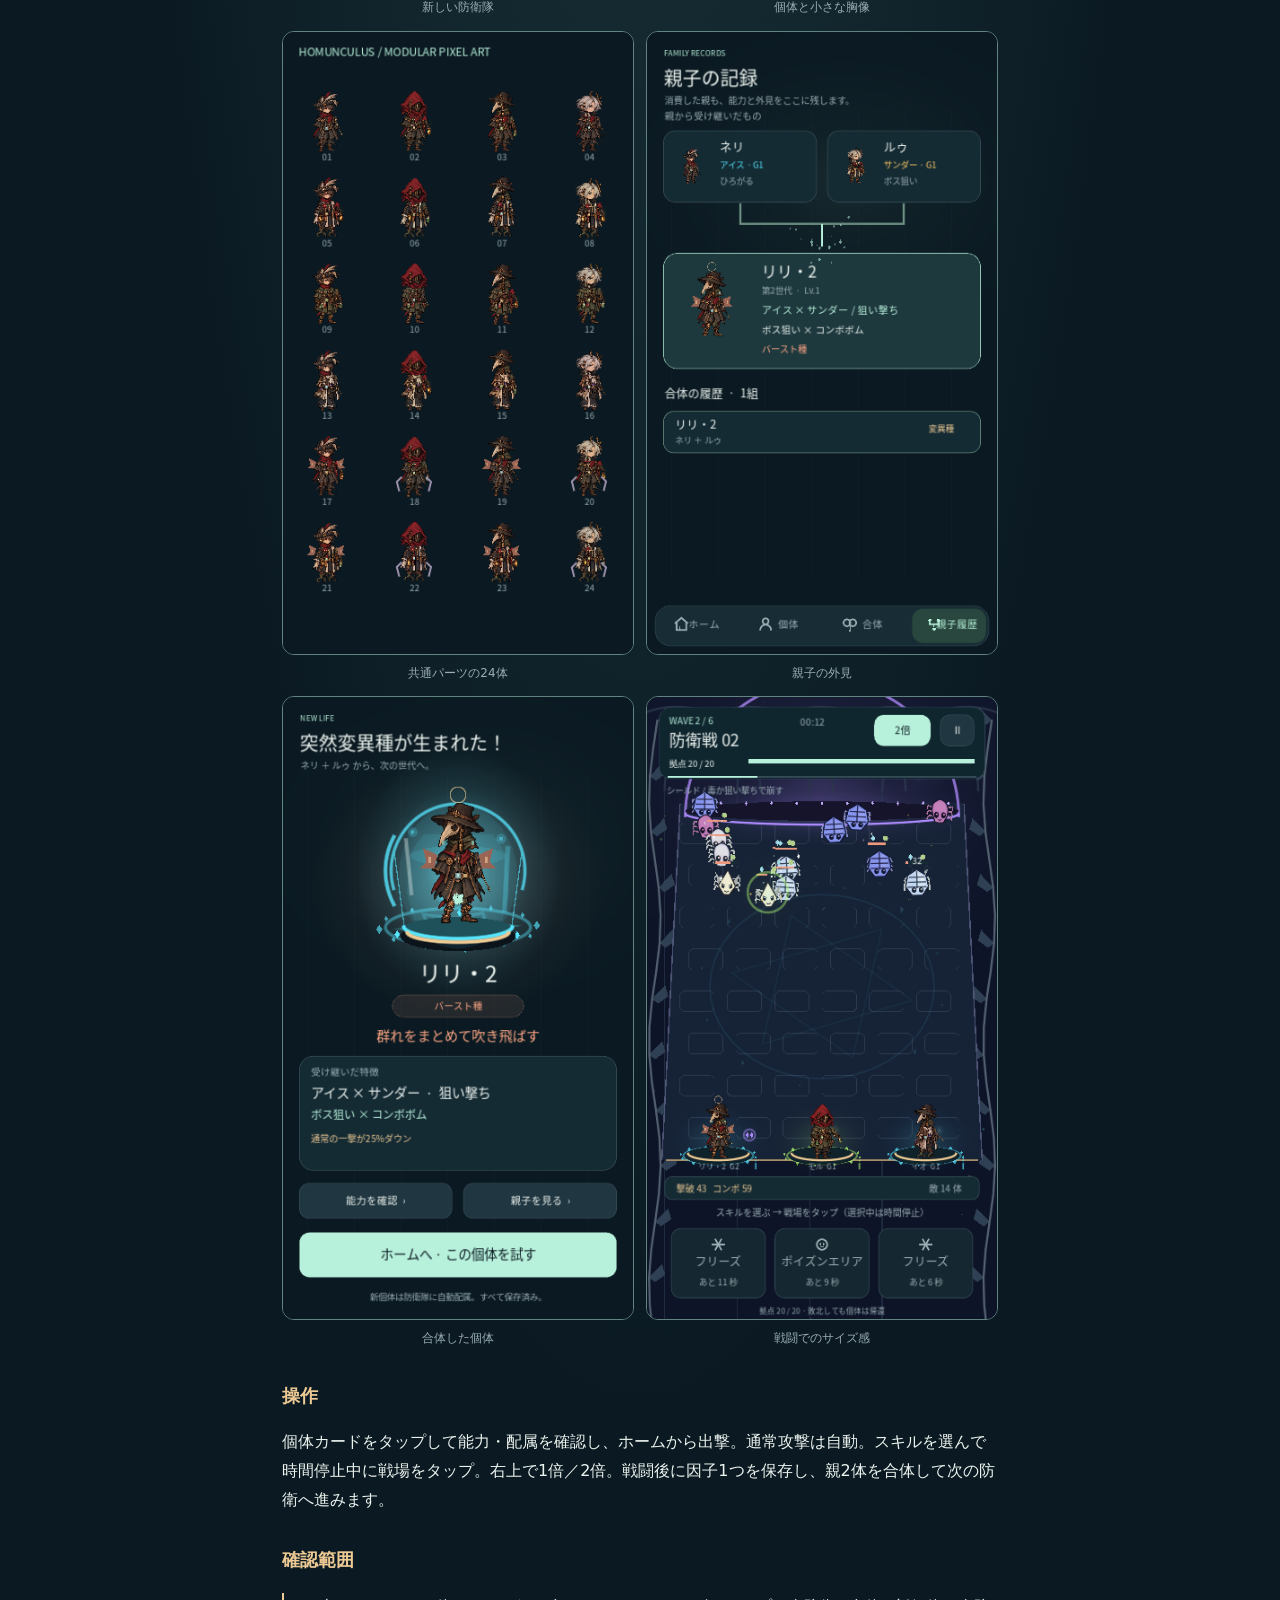
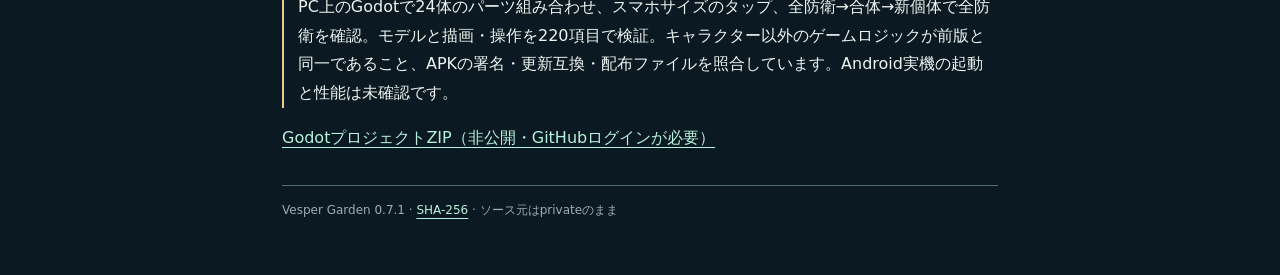
==== commit cfa17d6b: "Deliver Vesper Garden 0.7.1 Android build and download page" ====
--- a/assets/vesper-garden/index.html
+++ b/assets/vesper-garden/index.html
@@ -33,45 +33,30 @@
 @media(max-width:420px) { main { padding:28px 18px 40px; } .gallery { gap:8px; } }
 </style>
 </head>
-<body>
-<main>
-<div class="eyebrow">GODOT 4 · ANDROID PROTOTYPE 0.7</div>
-<h1>VESPER GARDEN</h1>
-<p class="subtitle">つくる。試す。次の世代へ。</p>
-<p class="intro">ホムンクルスの特徴を混ぜて、新しい個体を防衛で試すゲーム。ホーム・個体・合体・親子履歴へUIを整理し、能力名をアイス・サンダー・ポイズンなどへ変更しました。合体では、強みと弱点のある突然変異種が確率で生まれます。</p>
-<a class="download" href="0.7.0/vesper-garden-android.apk" download="vesper-garden-android.apk">Android APKをダウンロード<small>0.7.0 · 約57 MB · Android 7以降</small></a>
-<p class="fine">縦画面・タップ操作。OpenGL ES 3.0対応のARM64・ARMv7端末向け。前版に上書きしてセーブを引き継げます。</p>
-<h2>スマホに入れる</h2>
-<ol>
-<li>上のボタンをChromeなどで開き、APKを保存します。</li>
-<li>ダウンロード完了後、通知かファイルアプリからAPKを開きます。求められた場合、そのアプリに「不明なアプリのインストール」を許可します。</li>
-<li>「Vesper Garden」をインストールして起動します。</li>
-</ol>
-<p class="fine">アプリ内ブラウザで保存できない時はChromeで開いてください。セーブを引き継ぐ場合はアンインストールせず上書き更新します。ゲームはAPKをインストールして遊ぶ形式です。</p>
-<h2>今回の改修</h2>
-<ul>
-<li><strong>4つの画面</strong>：ホーム、個体、合体、親子履歴を下部ナビで移動。カードをタップして役割・能力・配属を確認できます。</li>
-<li><strong>分かりやすい名前</strong>：アイス・サンダー・ポイズン、狙い撃ち・3連ショット・範囲ショット。説明は個別にタップできます。</li>
-<li><strong>バースト種</strong>：通常攻撃が25%弱い代わりに、4回撃つと広い爆発。群れへの攻撃役になります。</li>
-<li><strong>ミスト種</strong>：通常攻撃が40%弱い代わりに、氷と毒を広く長く届けるサポート役。変異種は合体時12〜20%、変異種の親がいると28%。確定の強化ではありません。</li>
-<li><strong>親子履歴</strong>：合体で消費した親の能力・外見もタップで確認。以前の記録で親の詳細が残っていない部分は名前を表示します。</li>
-</ul>
+<body><main>
+<div class="eyebrow">GODOT 4 · ANDROID PROTOTYPE 0.7.1</div>
+<h1>VESPER GARDEN</h1><p class="subtitle">参考素材から、育てる個体へ。</p>
+<p class="intro">今回の変更はキャラクターだけ。支給されたシートの細身の頭身、描き込み、落ち着いた色を参考に、ホムンクルスを共通パーツのドット絵へ変更しました。ゲームシステムとUI操作は前版と同じです。</p>
+<a class="download" href="0.7.1/vesper-garden-android.apk" download="vesper-garden-android.apk">Android APKをダウンロード<small>0.7.1 · 約59 MB · Android 7以降</small></a>
+<p class="fine">ARM64・ARMv7 / OpenGL ES 3.0。前版へ上書きして個体・成長・因子・履歴を引き継げます。</p>
+<h2>スマホに入れる</h2><ol>
+<li>ChromeなどでAPKを保存します。</li>
+<li>通知またはファイルアプリで開き、求められた場合、そのアプリに「不明なアプリのインストール」を許可します。</li>
+<li>Vesper Gardenをインストールして起動。セーブを引き継ぐ場合はアンインストールせず上書き更新します。</li></ol>
+<h2>共通パーツで量産</h2><ul>
+<li>頭部4種、衣装4種、下半身4種、腕と小物4種。少数の素材を組み替えます。</li>
+<li>暗い赤・オリーブ・革色・紺・銀髪と古い金具。顔や服の密度を増やし、既存の外見データで親子の特徴を描き分けます。</li>
+<li>頭・服・脚・腕を別々に描画。待機と攻撃反応を維持し、小さな編成アイコンは胸像にしています。</li>
+<li>能力・成長・合体・変異確率・敵・スキル・倍速・保存形式は前版のままです。</li></ul>
 <div class="gallery">
-<figure><a href="0.7.0/36-mobile-home.png"><img src="0.7.0/36-mobile-home.png" width="390" height="693" alt="ホームと防衛隊：Godotの実画面" loading="lazy"></a><figcaption>ホームと防衛隊</figcaption></figure>
-<figure><a href="0.7.0/37-mobile-collection.png"><img src="0.7.0/37-mobile-collection.png" width="390" height="693" alt="タップで能力・配属：Godotの実画面" loading="lazy"></a><figcaption>タップで能力・配属</figcaption></figure>
-<figure><a href="0.7.0/39-mobile-fusion.png"><img src="0.7.0/39-mobile-fusion.png" width="390" height="693" alt="親と継承を選ぶ：Godotの実画面" loading="lazy"></a><figcaption>親と継承を選ぶ</figcaption></figure>
-<figure><a href="0.7.0/40-parent-child-history.png"><img src="0.7.0/40-parent-child-history.png" width="390" height="693" alt="消費した親も記録：Godotの実画面" loading="lazy"></a><figcaption>消費した親も記録</figcaption></figure>
-<figure><a href="0.7.0/45-rare-birth.png"><img src="0.7.0/45-rare-birth.png" width="390" height="693" alt="確率で変異種が誕生：Godotの実画面" loading="lazy"></a><figcaption>確率で変異種が誕生</figcaption></figure>
-<figure><a href="0.7.0/49-rare-species-defence.png"><img src="0.7.0/49-rare-species-defence.png" width="390" height="693" alt="新個体を防衛で試す：Godotの実画面" loading="lazy"></a><figcaption>新個体を防衛で試す</figcaption></figure>
-</div>
-<h2>一周の遊び方</h2>
-<p>ホームから3体で出撃 → 自動攻撃と手動スキルで防衛 → 2・4ウェーブの3択強化 → 6波の最後にボス → 成長と因子1つ抽出 → 親2体を合体 → 能力と親子履歴を確認 → 新個体で再出撃。戦闘右上で1倍／2倍を切り替えられます。</p>
-<p>スキルの照準・3択・能力の説明中は時間停止。合体後も3体を残し、防衛を15秒以上続けると手持ち6体まで新しい個体を補充します。通信、登録、育成用の通貨は不要です。</p>
-<h2>確認できていること</h2>
-<p class="note">PC上のGodotでスマホサイズのタップ操作を確認。防衛→因子抽出→確率での変異種誕生→消費した親の能力確認→新個体で次の防衛を実行しています。1,000回の合体、変異種の強みと弱点、旧セーブの移行、既存の倍速・合体・ボスをテスト。574項目の検証は失敗0。Android APKのビルド・署名・配布ファイルも照合済み。Android実機の起動と性能は未確認です。</p>
-<p class="fine">開発署名のテストAPK。前版と同じパッケージ・署名で上書き更新できます。今回、ボスの行動調整と新しいキャラクター・VFX素材の適用は保留しています。</p>
-<p><a href="https://github.com/kemonodot/game-prototype/blob/main/deliveries/vesper-garden/0.7.0/vesper-garden-godot.zip">GodotプロジェクトZIP（非公開・GitHubログインが必要）</a></p>
-<footer>Vesper Garden 0.7.0 · <a href="0.7.0/SHA256SUMS.txt">配布ファイルのSHA-256</a> · ソース元はprivateのまま</footer>
-</main>
-</body>
-</html>
+<figure><a href="0.7.1/36-mobile-home.png"><img src="0.7.1/36-mobile-home.png" width="390" height="693" alt="新しい防衛隊：Godotの実画面" loading="lazy"></a><figcaption>新しい防衛隊</figcaption></figure>
+<figure><a href="0.7.1/37-mobile-collection.png"><img src="0.7.1/37-mobile-collection.png" width="390" height="693" alt="個体と小さな胸像：Godotの実画面" loading="lazy"></a><figcaption>個体と小さな胸像</figcaption></figure>
+<figure><a href="0.7.1/00-character-variations.png"><img src="0.7.1/00-character-variations.png" width="390" height="693" alt="共通パーツの24体：Godotの実画面" loading="lazy"></a><figcaption>共通パーツの24体</figcaption></figure>
+<figure><a href="0.7.1/40-parent-child-history.png"><img src="0.7.1/40-parent-child-history.png" width="390" height="693" alt="親子の外見：Godotの実画面" loading="lazy"></a><figcaption>親子の外見</figcaption></figure>
+<figure><a href="0.7.1/45-rare-birth.png"><img src="0.7.1/45-rare-birth.png" width="390" height="693" alt="合体した個体：Godotの実画面" loading="lazy"></a><figcaption>合体した個体</figcaption></figure>
+<figure><a href="0.7.1/49-rare-species-defence.png"><img src="0.7.1/49-rare-species-defence.png" width="390" height="693" alt="戦闘でのサイズ感：Godotの実画面" loading="lazy"></a><figcaption>戦闘でのサイズ感</figcaption></figure>
+</div><h2>操作</h2><p>個体カードをタップして能力・配属を確認し、ホームから出撃。通常攻撃は自動。スキルを選んで時間停止中に戦場をタップ。右上で1倍／2倍。戦闘後に因子1つを保存し、親2体を合体して次の防衛へ進みます。</p>
+<h2>確認範囲</h2><p class="note">PC上のGodotで24体のパーツ組み合わせ、スマホサイズのタップ、全防衛→合体→新個体で全防衛を確認。モデルと描画・操作を220項目で検証。キャラクター以外のゲームロジックが前版と同一であること、APKの署名・更新互換・配布ファイルを照合しています。Android実機の起動と性能は未確認です。</p>
+<p><a href="https://github.com/kemonodot/game-prototype/blob/main/deliveries/vesper-garden/0.7.1/vesper-garden-godot.zip">GodotプロジェクトZIP（非公開・GitHubログインが必要）</a></p>
+<footer>Vesper Garden 0.7.1 · <a href="0.7.1/SHA256SUMS.txt">SHA-256</a> · ソース元はprivateのまま</footer>
+</main></body></html>
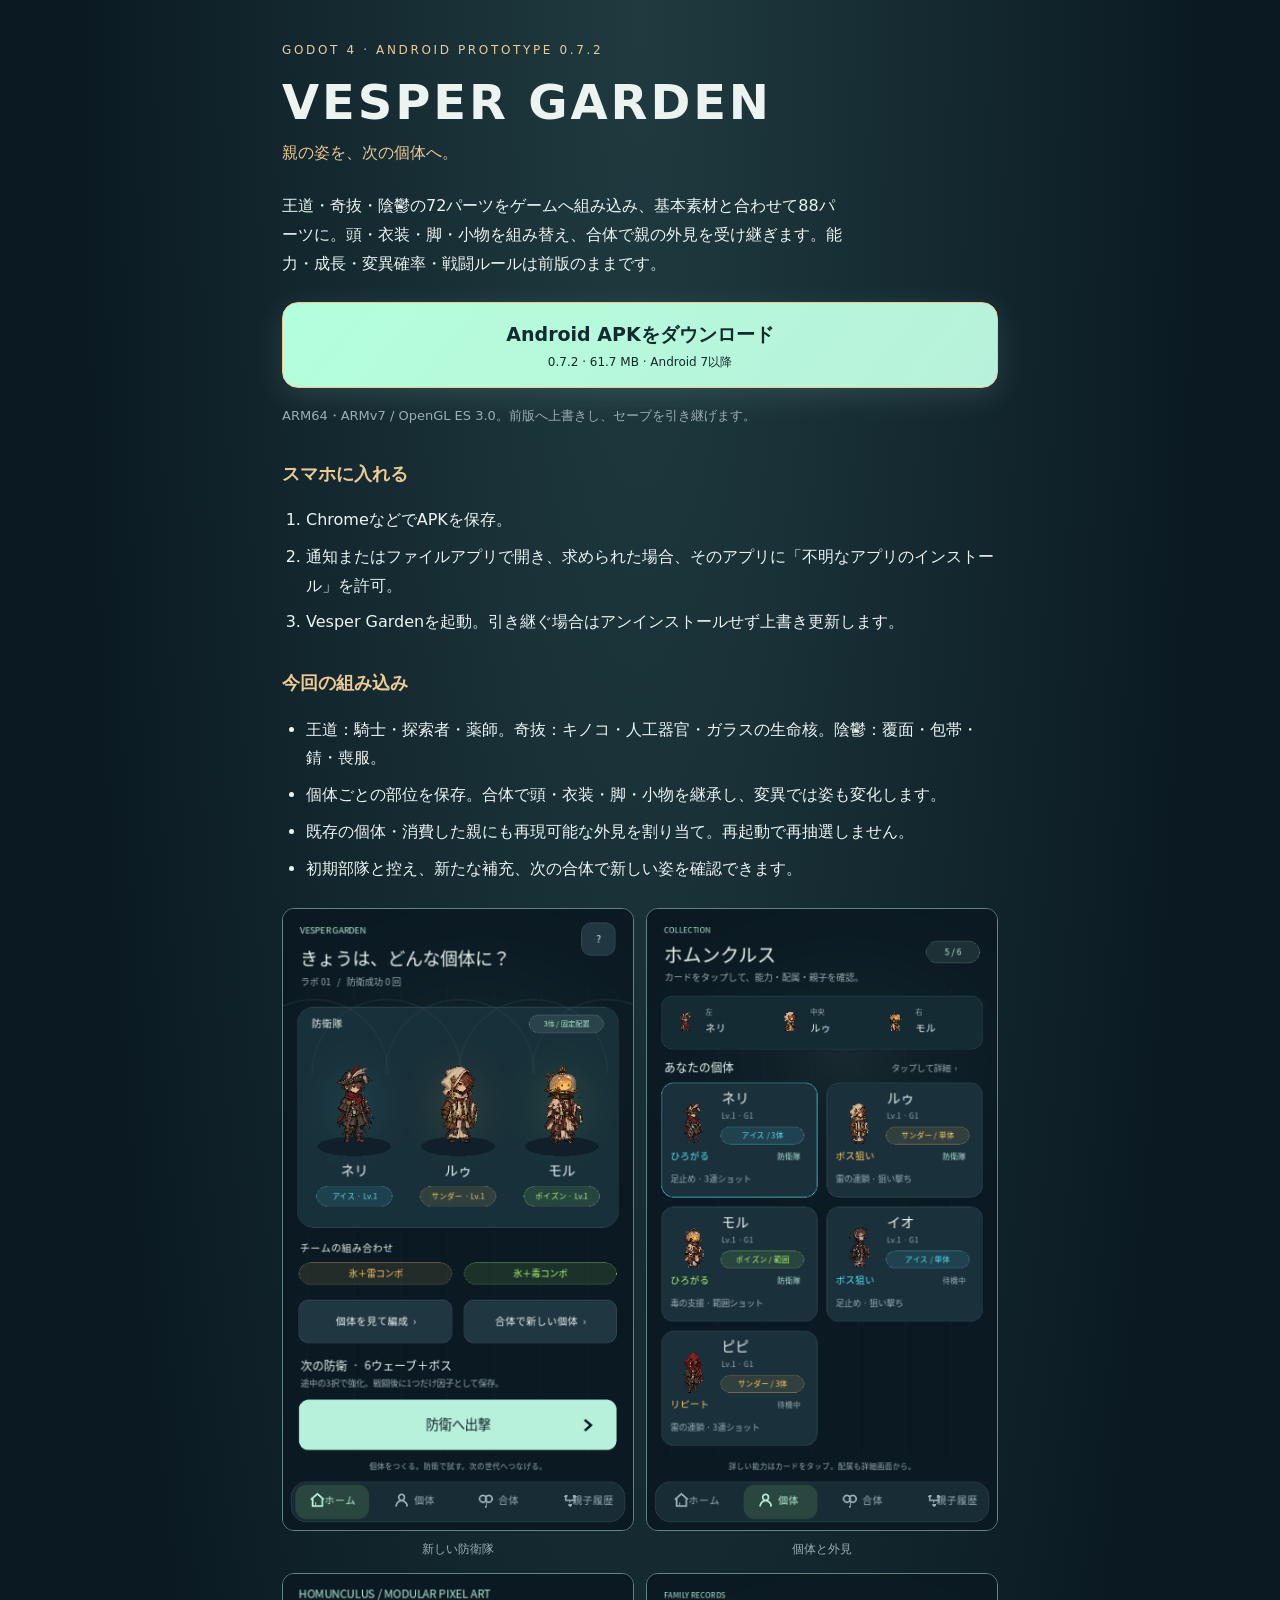
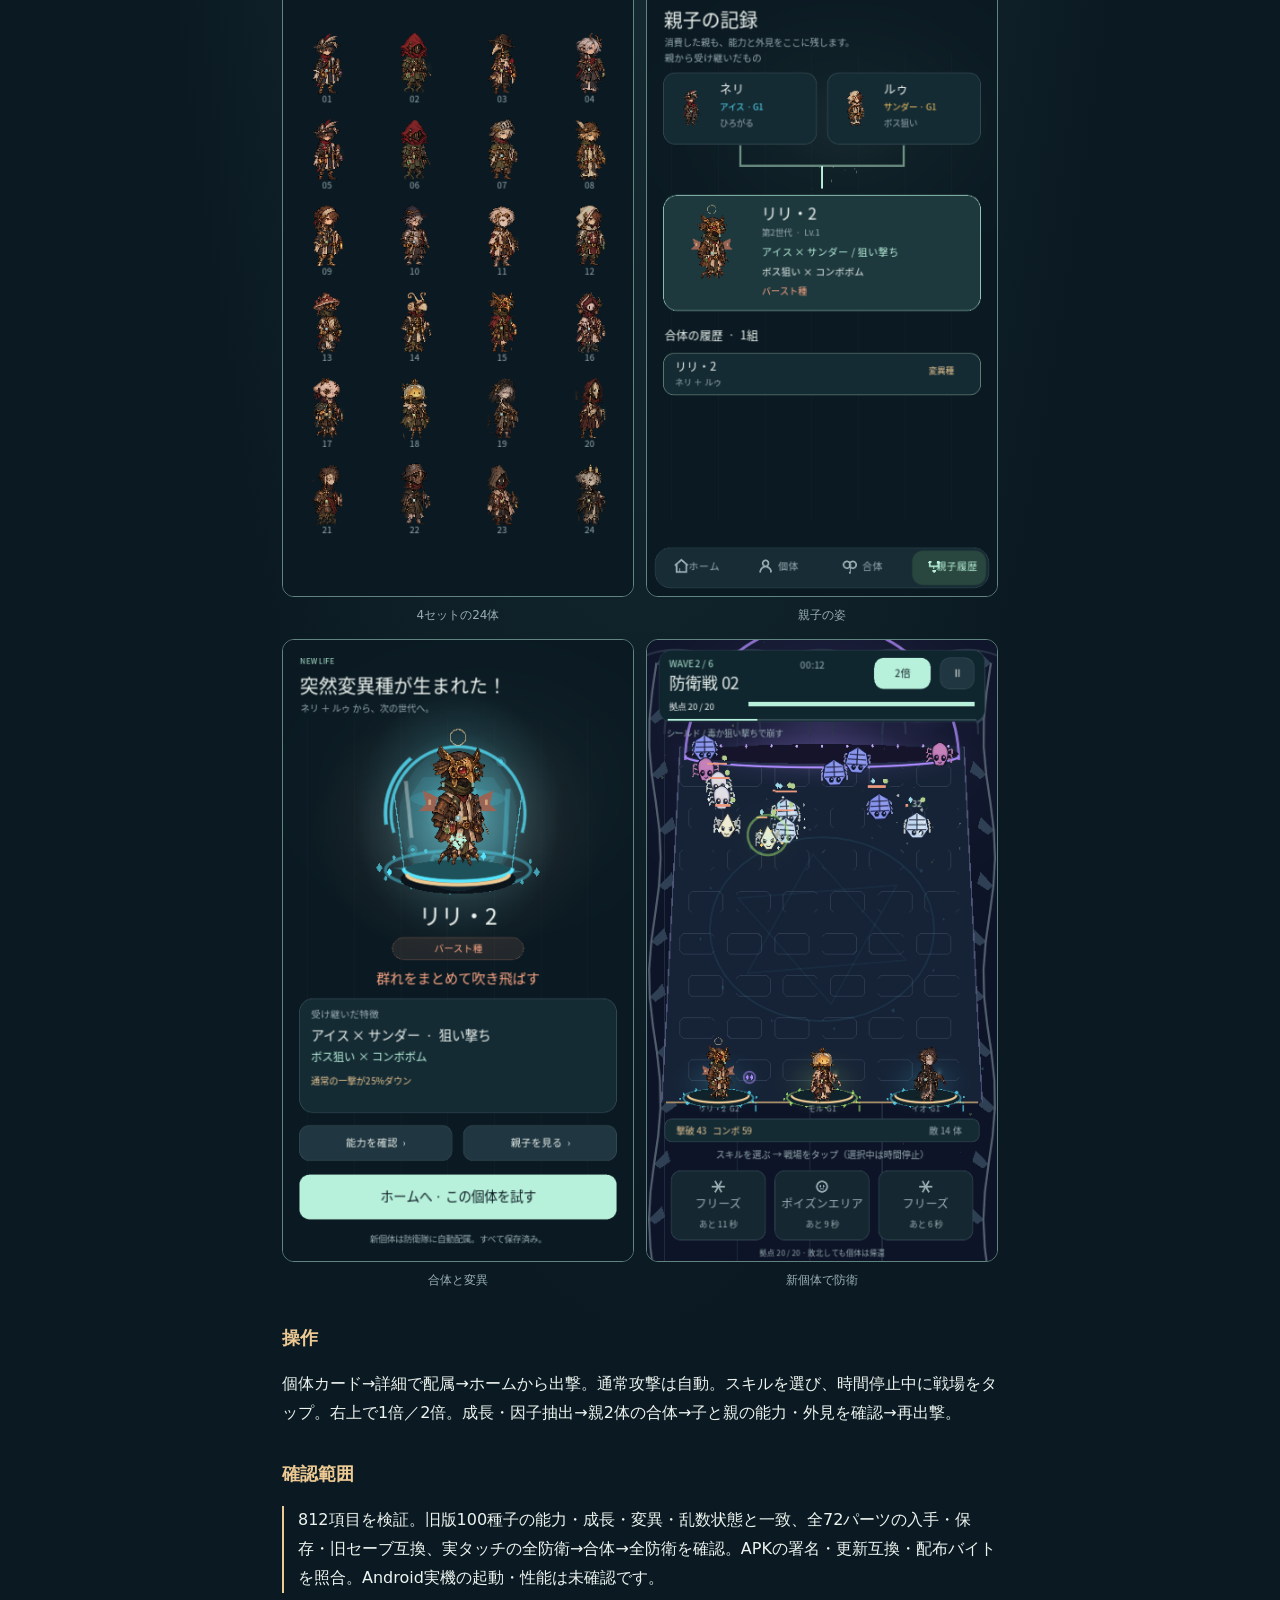
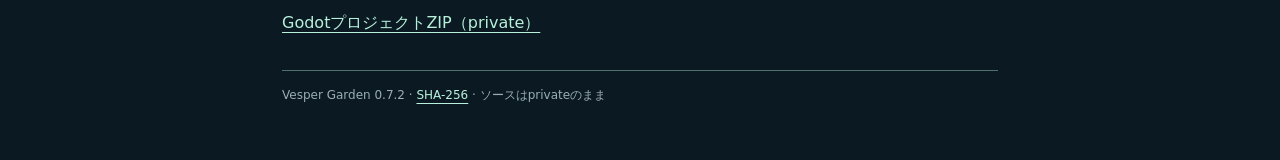
==== commit c404f1cd: "Deliver Vesper Garden 0.7.2 Android build and download page" ====
--- a/assets/vesper-garden/index.html
+++ b/assets/vesper-garden/index.html
@@ -33,30 +33,19 @@
 @media(max-width:420px) { main { padding:28px 18px 40px; } .gallery { gap:8px; } }
 </style>
 </head>
-<body><main>
-<div class="eyebrow">GODOT 4 · ANDROID PROTOTYPE 0.7.1</div>
-<h1>VESPER GARDEN</h1><p class="subtitle">参考素材から、育てる個体へ。</p>
-<p class="intro">今回の変更はキャラクターだけ。支給されたシートの細身の頭身、描き込み、落ち着いた色を参考に、ホムンクルスを共通パーツのドット絵へ変更しました。ゲームシステムとUI操作は前版と同じです。</p>
-<a class="download" href="0.7.1/vesper-garden-android.apk" download="vesper-garden-android.apk">Android APKをダウンロード<small>0.7.1 · 約59 MB · Android 7以降</small></a>
-<p class="fine">ARM64・ARMv7 / OpenGL ES 3.0。前版へ上書きして個体・成長・因子・履歴を引き継げます。</p>
-<h2>スマホに入れる</h2><ol>
-<li>ChromeなどでAPKを保存します。</li>
-<li>通知またはファイルアプリで開き、求められた場合、そのアプリに「不明なアプリのインストール」を許可します。</li>
-<li>Vesper Gardenをインストールして起動。セーブを引き継ぐ場合はアンインストールせず上書き更新します。</li></ol>
-<h2>共通パーツで量産</h2><ul>
-<li>頭部4種、衣装4種、下半身4種、腕と小物4種。少数の素材を組み替えます。</li>
-<li>暗い赤・オリーブ・革色・紺・銀髪と古い金具。顔や服の密度を増やし、既存の外見データで親子の特徴を描き分けます。</li>
-<li>頭・服・脚・腕を別々に描画。待機と攻撃反応を維持し、小さな編成アイコンは胸像にしています。</li>
-<li>能力・成長・合体・変異確率・敵・スキル・倍速・保存形式は前版のままです。</li></ul>
-<div class="gallery">
-<figure><a href="0.7.1/36-mobile-home.png"><img src="0.7.1/36-mobile-home.png" width="390" height="693" alt="新しい防衛隊：Godotの実画面" loading="lazy"></a><figcaption>新しい防衛隊</figcaption></figure>
-<figure><a href="0.7.1/37-mobile-collection.png"><img src="0.7.1/37-mobile-collection.png" width="390" height="693" alt="個体と小さな胸像：Godotの実画面" loading="lazy"></a><figcaption>個体と小さな胸像</figcaption></figure>
-<figure><a href="0.7.1/00-character-variations.png"><img src="0.7.1/00-character-variations.png" width="390" height="693" alt="共通パーツの24体：Godotの実画面" loading="lazy"></a><figcaption>共通パーツの24体</figcaption></figure>
-<figure><a href="0.7.1/40-parent-child-history.png"><img src="0.7.1/40-parent-child-history.png" width="390" height="693" alt="親子の外見：Godotの実画面" loading="lazy"></a><figcaption>親子の外見</figcaption></figure>
-<figure><a href="0.7.1/45-rare-birth.png"><img src="0.7.1/45-rare-birth.png" width="390" height="693" alt="合体した個体：Godotの実画面" loading="lazy"></a><figcaption>合体した個体</figcaption></figure>
-<figure><a href="0.7.1/49-rare-species-defence.png"><img src="0.7.1/49-rare-species-defence.png" width="390" height="693" alt="戦闘でのサイズ感：Godotの実画面" loading="lazy"></a><figcaption>戦闘でのサイズ感</figcaption></figure>
-</div><h2>操作</h2><p>個体カードをタップして能力・配属を確認し、ホームから出撃。通常攻撃は自動。スキルを選んで時間停止中に戦場をタップ。右上で1倍／2倍。戦闘後に因子1つを保存し、親2体を合体して次の防衛へ進みます。</p>
-<h2>確認範囲</h2><p class="note">PC上のGodotで24体のパーツ組み合わせ、スマホサイズのタップ、全防衛→合体→新個体で全防衛を確認。モデルと描画・操作を220項目で検証。キャラクター以外のゲームロジックが前版と同一であること、APKの署名・更新互換・配布ファイルを照合しています。Android実機の起動と性能は未確認です。</p>
-<p><a href="https://github.com/kemonodot/game-prototype/blob/main/deliveries/vesper-garden/0.7.1/vesper-garden-godot.zip">GodotプロジェクトZIP（非公開・GitHubログインが必要）</a></p>
-<footer>Vesper Garden 0.7.1 · <a href="0.7.1/SHA256SUMS.txt">SHA-256</a> · ソース元はprivateのまま</footer>
-</main></body></html>+<body><main><div class="eyebrow">GODOT 4 · ANDROID PROTOTYPE 0.7.2</div><h1>VESPER GARDEN</h1><p class="subtitle">親の姿を、次の個体へ。</p>
+<p class="intro">王道・奇抜・陰鬱の72パーツをゲームへ組み込み、基本素材と合わせて88パーツに。頭・衣装・脚・小物を組み替え、合体で親の外見を受け継ぎます。能力・成長・変異確率・戦闘ルールは前版のままです。</p>
+<a class="download" href="0.7.2/vesper-garden-android.apk" download="vesper-garden-android.apk">Android APKをダウンロード<small>0.7.2 · 61.7 MB · Android 7以降</small></a>
+<p class="fine">ARM64・ARMv7 / OpenGL ES 3.0。前版へ上書きし、セーブを引き継げます。</p>
+<h2>スマホに入れる</h2><ol><li>ChromeなどでAPKを保存。</li><li>通知またはファイルアプリで開き、求められた場合、そのアプリに「不明なアプリのインストール」を許可。</li><li>Vesper Gardenを起動。引き継ぐ場合はアンインストールせず上書き更新します。</li></ol>
+<h2>今回の組み込み</h2><ul><li>王道：騎士・探索者・薬師。奇抜：キノコ・人工器官・ガラスの生命核。陰鬱：覆面・包帯・錆・喪服。</li><li>個体ごとの部位を保存。合体で頭・衣装・脚・小物を継承し、変異では姿も変化します。</li><li>既存の個体・消費した親にも再現可能な外見を割り当て。再起動で再抽選しません。</li><li>初期部隊と控え、新たな補充、次の合体で新しい姿を確認できます。</li></ul><div class="gallery">
+<figure><a href="0.7.2/36-mobile-home.png"><img src="0.7.2/36-mobile-home.png" width="390" height="693" alt="新しい防衛隊：Godotの実画面" loading="lazy"></a><figcaption>新しい防衛隊</figcaption></figure>
+<figure><a href="0.7.2/37-mobile-collection.png"><img src="0.7.2/37-mobile-collection.png" width="390" height="693" alt="個体と外見：Godotの実画面" loading="lazy"></a><figcaption>個体と外見</figcaption></figure>
+<figure><a href="0.7.2/00-character-variations.png"><img src="0.7.2/00-character-variations.png" width="390" height="693" alt="4セットの24体：Godotの実画面" loading="lazy"></a><figcaption>4セットの24体</figcaption></figure>
+<figure><a href="0.7.2/40-parent-child-history.png"><img src="0.7.2/40-parent-child-history.png" width="390" height="693" alt="親子の姿：Godotの実画面" loading="lazy"></a><figcaption>親子の姿</figcaption></figure>
+<figure><a href="0.7.2/45-rare-birth.png"><img src="0.7.2/45-rare-birth.png" width="390" height="693" alt="合体と変異：Godotの実画面" loading="lazy"></a><figcaption>合体と変異</figcaption></figure>
+<figure><a href="0.7.2/49-rare-species-defence.png"><img src="0.7.2/49-rare-species-defence.png" width="390" height="693" alt="新個体で防衛：Godotの実画面" loading="lazy"></a><figcaption>新個体で防衛</figcaption></figure>
+</div><h2>操作</h2><p>個体カード→詳細で配属→ホームから出撃。通常攻撃は自動。スキルを選び、時間停止中に戦場をタップ。右上で1倍／2倍。成長・因子抽出→親2体の合体→子と親の能力・外見を確認→再出撃。</p>
+<h2>確認範囲</h2><p class="note">812項目を検証。旧版100種子の能力・成長・変異・乱数状態と一致、全72パーツの入手・保存・旧セーブ互換、実タッチの全防衛→合体→全防衛を確認。APKの署名・更新互換・配布バイトを照合。Android実機の起動・性能は未確認です。</p>
+<p><a href="https://github.com/kemonodot/game-prototype/blob/main/deliveries/vesper-garden/0.7.2/vesper-garden-godot.zip">GodotプロジェクトZIP（private）</a></p>
+<footer>Vesper Garden 0.7.2 · <a href="0.7.2/SHA256SUMS.txt">SHA-256</a> · ソースはprivateのまま</footer></main></body></html>
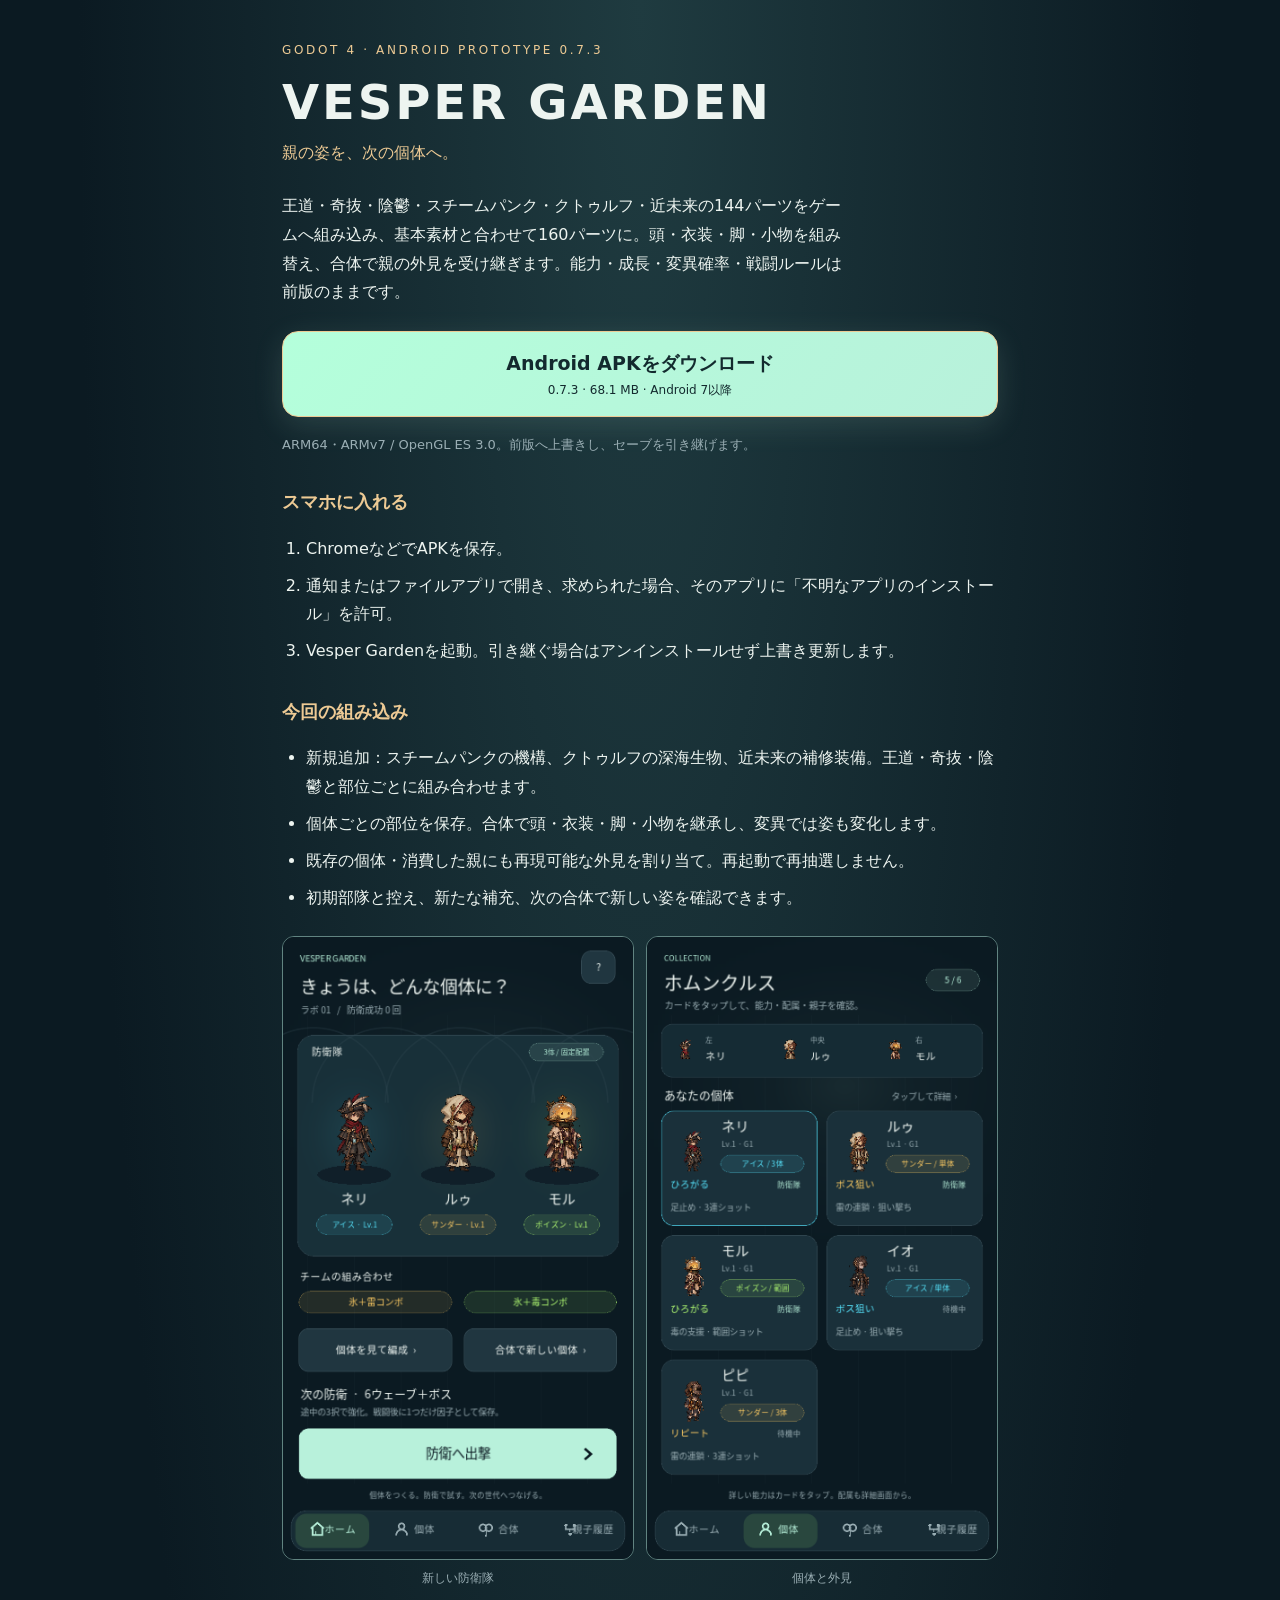
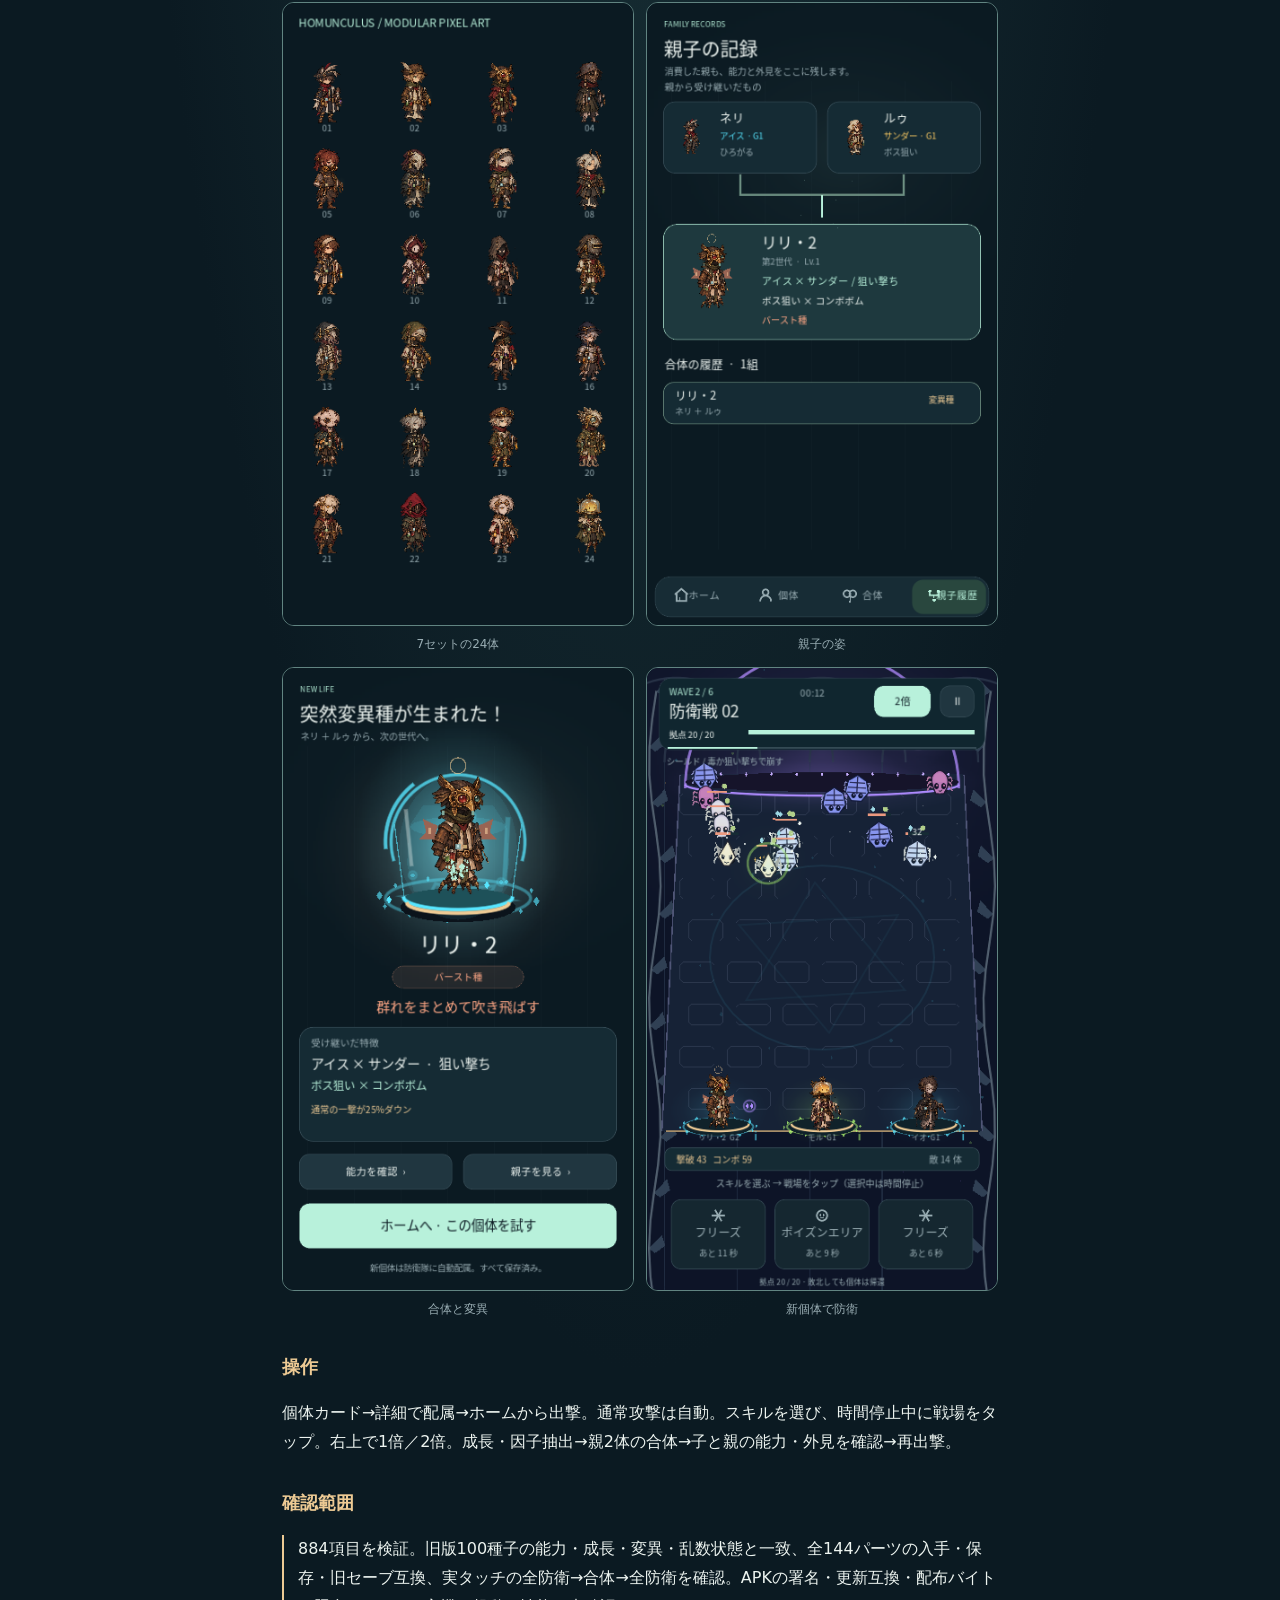
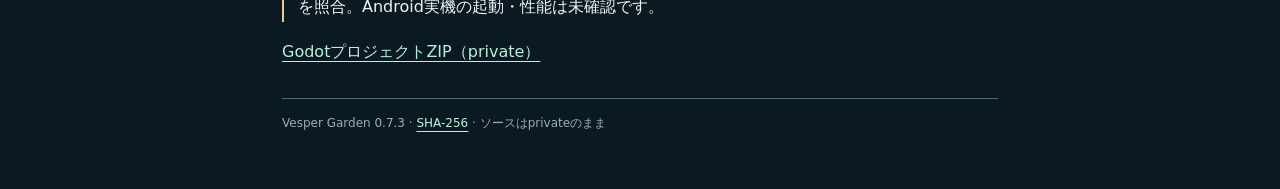
==== commit b86ba6a3: "Deliver Vesper Garden 0.7.3 Android build and download page" ====
--- a/assets/vesper-garden/index.html
+++ b/assets/vesper-garden/index.html
@@ -33,19 +33,19 @@
 @media(max-width:420px) { main { padding:28px 18px 40px; } .gallery { gap:8px; } }
 </style>
 </head>
-<body><main><div class="eyebrow">GODOT 4 · ANDROID PROTOTYPE 0.7.2</div><h1>VESPER GARDEN</h1><p class="subtitle">親の姿を、次の個体へ。</p>
-<p class="intro">王道・奇抜・陰鬱の72パーツをゲームへ組み込み、基本素材と合わせて88パーツに。頭・衣装・脚・小物を組み替え、合体で親の外見を受け継ぎます。能力・成長・変異確率・戦闘ルールは前版のままです。</p>
-<a class="download" href="0.7.2/vesper-garden-android.apk" download="vesper-garden-android.apk">Android APKをダウンロード<small>0.7.2 · 61.7 MB · Android 7以降</small></a>
+<body><main><div class="eyebrow">GODOT 4 · ANDROID PROTOTYPE 0.7.3</div><h1>VESPER GARDEN</h1><p class="subtitle">親の姿を、次の個体へ。</p>
+<p class="intro">王道・奇抜・陰鬱・スチームパンク・クトゥルフ・近未来の144パーツをゲームへ組み込み、基本素材と合わせて160パーツに。頭・衣装・脚・小物を組み替え、合体で親の外見を受け継ぎます。能力・成長・変異確率・戦闘ルールは前版のままです。</p>
+<a class="download" href="0.7.3/vesper-garden-android.apk" download="vesper-garden-android.apk">Android APKをダウンロード<small>0.7.3 · 68.1 MB · Android 7以降</small></a>
 <p class="fine">ARM64・ARMv7 / OpenGL ES 3.0。前版へ上書きし、セーブを引き継げます。</p>
 <h2>スマホに入れる</h2><ol><li>ChromeなどでAPKを保存。</li><li>通知またはファイルアプリで開き、求められた場合、そのアプリに「不明なアプリのインストール」を許可。</li><li>Vesper Gardenを起動。引き継ぐ場合はアンインストールせず上書き更新します。</li></ol>
-<h2>今回の組み込み</h2><ul><li>王道：騎士・探索者・薬師。奇抜：キノコ・人工器官・ガラスの生命核。陰鬱：覆面・包帯・錆・喪服。</li><li>個体ごとの部位を保存。合体で頭・衣装・脚・小物を継承し、変異では姿も変化します。</li><li>既存の個体・消費した親にも再現可能な外見を割り当て。再起動で再抽選しません。</li><li>初期部隊と控え、新たな補充、次の合体で新しい姿を確認できます。</li></ul><div class="gallery">
-<figure><a href="0.7.2/36-mobile-home.png"><img src="0.7.2/36-mobile-home.png" width="390" height="693" alt="新しい防衛隊：Godotの実画面" loading="lazy"></a><figcaption>新しい防衛隊</figcaption></figure>
-<figure><a href="0.7.2/37-mobile-collection.png"><img src="0.7.2/37-mobile-collection.png" width="390" height="693" alt="個体と外見：Godotの実画面" loading="lazy"></a><figcaption>個体と外見</figcaption></figure>
-<figure><a href="0.7.2/00-character-variations.png"><img src="0.7.2/00-character-variations.png" width="390" height="693" alt="4セットの24体：Godotの実画面" loading="lazy"></a><figcaption>4セットの24体</figcaption></figure>
-<figure><a href="0.7.2/40-parent-child-history.png"><img src="0.7.2/40-parent-child-history.png" width="390" height="693" alt="親子の姿：Godotの実画面" loading="lazy"></a><figcaption>親子の姿</figcaption></figure>
-<figure><a href="0.7.2/45-rare-birth.png"><img src="0.7.2/45-rare-birth.png" width="390" height="693" alt="合体と変異：Godotの実画面" loading="lazy"></a><figcaption>合体と変異</figcaption></figure>
-<figure><a href="0.7.2/49-rare-species-defence.png"><img src="0.7.2/49-rare-species-defence.png" width="390" height="693" alt="新個体で防衛：Godotの実画面" loading="lazy"></a><figcaption>新個体で防衛</figcaption></figure>
+<h2>今回の組み込み</h2><ul><li>新規追加：スチームパンクの機構、クトゥルフの深海生物、近未来の補修装備。王道・奇抜・陰鬱と部位ごとに組み合わせます。</li><li>個体ごとの部位を保存。合体で頭・衣装・脚・小物を継承し、変異では姿も変化します。</li><li>既存の個体・消費した親にも再現可能な外見を割り当て。再起動で再抽選しません。</li><li>初期部隊と控え、新たな補充、次の合体で新しい姿を確認できます。</li></ul><div class="gallery">
+<figure><a href="0.7.3/36-mobile-home.png"><img src="0.7.3/36-mobile-home.png" width="390" height="693" alt="新しい防衛隊：Godotの実画面" loading="lazy"></a><figcaption>新しい防衛隊</figcaption></figure>
+<figure><a href="0.7.3/37-mobile-collection.png"><img src="0.7.3/37-mobile-collection.png" width="390" height="693" alt="個体と外見：Godotの実画面" loading="lazy"></a><figcaption>個体と外見</figcaption></figure>
+<figure><a href="0.7.3/00-character-variations.png"><img src="0.7.3/00-character-variations.png" width="390" height="693" alt="7セットの24体：Godotの実画面" loading="lazy"></a><figcaption>7セットの24体</figcaption></figure>
+<figure><a href="0.7.3/40-parent-child-history.png"><img src="0.7.3/40-parent-child-history.png" width="390" height="693" alt="親子の姿：Godotの実画面" loading="lazy"></a><figcaption>親子の姿</figcaption></figure>
+<figure><a href="0.7.3/45-rare-birth.png"><img src="0.7.3/45-rare-birth.png" width="390" height="693" alt="合体と変異：Godotの実画面" loading="lazy"></a><figcaption>合体と変異</figcaption></figure>
+<figure><a href="0.7.3/49-rare-species-defence.png"><img src="0.7.3/49-rare-species-defence.png" width="390" height="693" alt="新個体で防衛：Godotの実画面" loading="lazy"></a><figcaption>新個体で防衛</figcaption></figure>
 </div><h2>操作</h2><p>個体カード→詳細で配属→ホームから出撃。通常攻撃は自動。スキルを選び、時間停止中に戦場をタップ。右上で1倍／2倍。成長・因子抽出→親2体の合体→子と親の能力・外見を確認→再出撃。</p>
-<h2>確認範囲</h2><p class="note">812項目を検証。旧版100種子の能力・成長・変異・乱数状態と一致、全72パーツの入手・保存・旧セーブ互換、実タッチの全防衛→合体→全防衛を確認。APKの署名・更新互換・配布バイトを照合。Android実機の起動・性能は未確認です。</p>
-<p><a href="https://github.com/kemonodot/game-prototype/blob/main/deliveries/vesper-garden/0.7.2/vesper-garden-godot.zip">GodotプロジェクトZIP（private）</a></p>
-<footer>Vesper Garden 0.7.2 · <a href="0.7.2/SHA256SUMS.txt">SHA-256</a> · ソースはprivateのまま</footer></main></body></html>+<h2>確認範囲</h2><p class="note">884項目を検証。旧版100種子の能力・成長・変異・乱数状態と一致、全144パーツの入手・保存・旧セーブ互換、実タッチの全防衛→合体→全防衛を確認。APKの署名・更新互換・配布バイトを照合。Android実機の起動・性能は未確認です。</p>
+<p><a href="https://github.com/kemonodot/game-prototype/blob/main/deliveries/vesper-garden/0.7.3/vesper-garden-godot.zip">GodotプロジェクトZIP（private）</a></p>
+<footer>Vesper Garden 0.7.3 · <a href="0.7.3/SHA256SUMS.txt">SHA-256</a> · ソースはprivateのまま</footer></main></body></html>
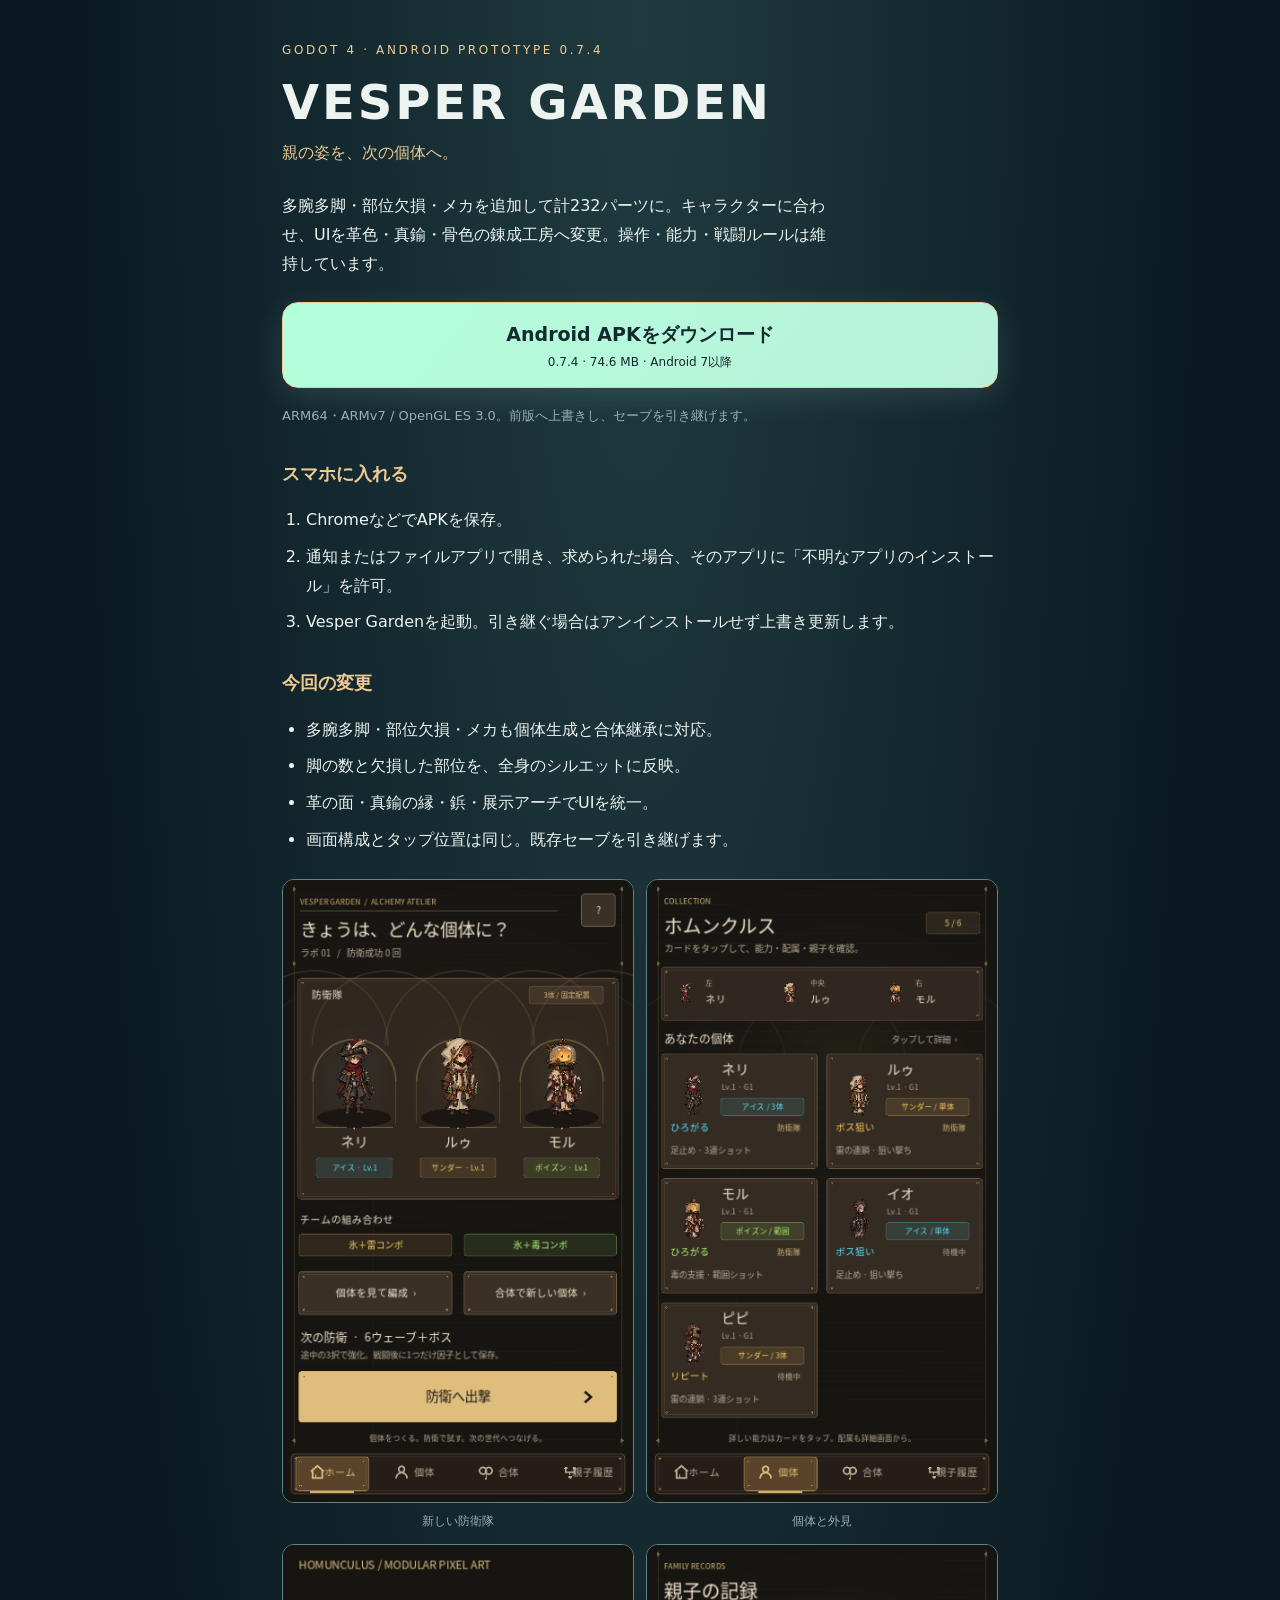
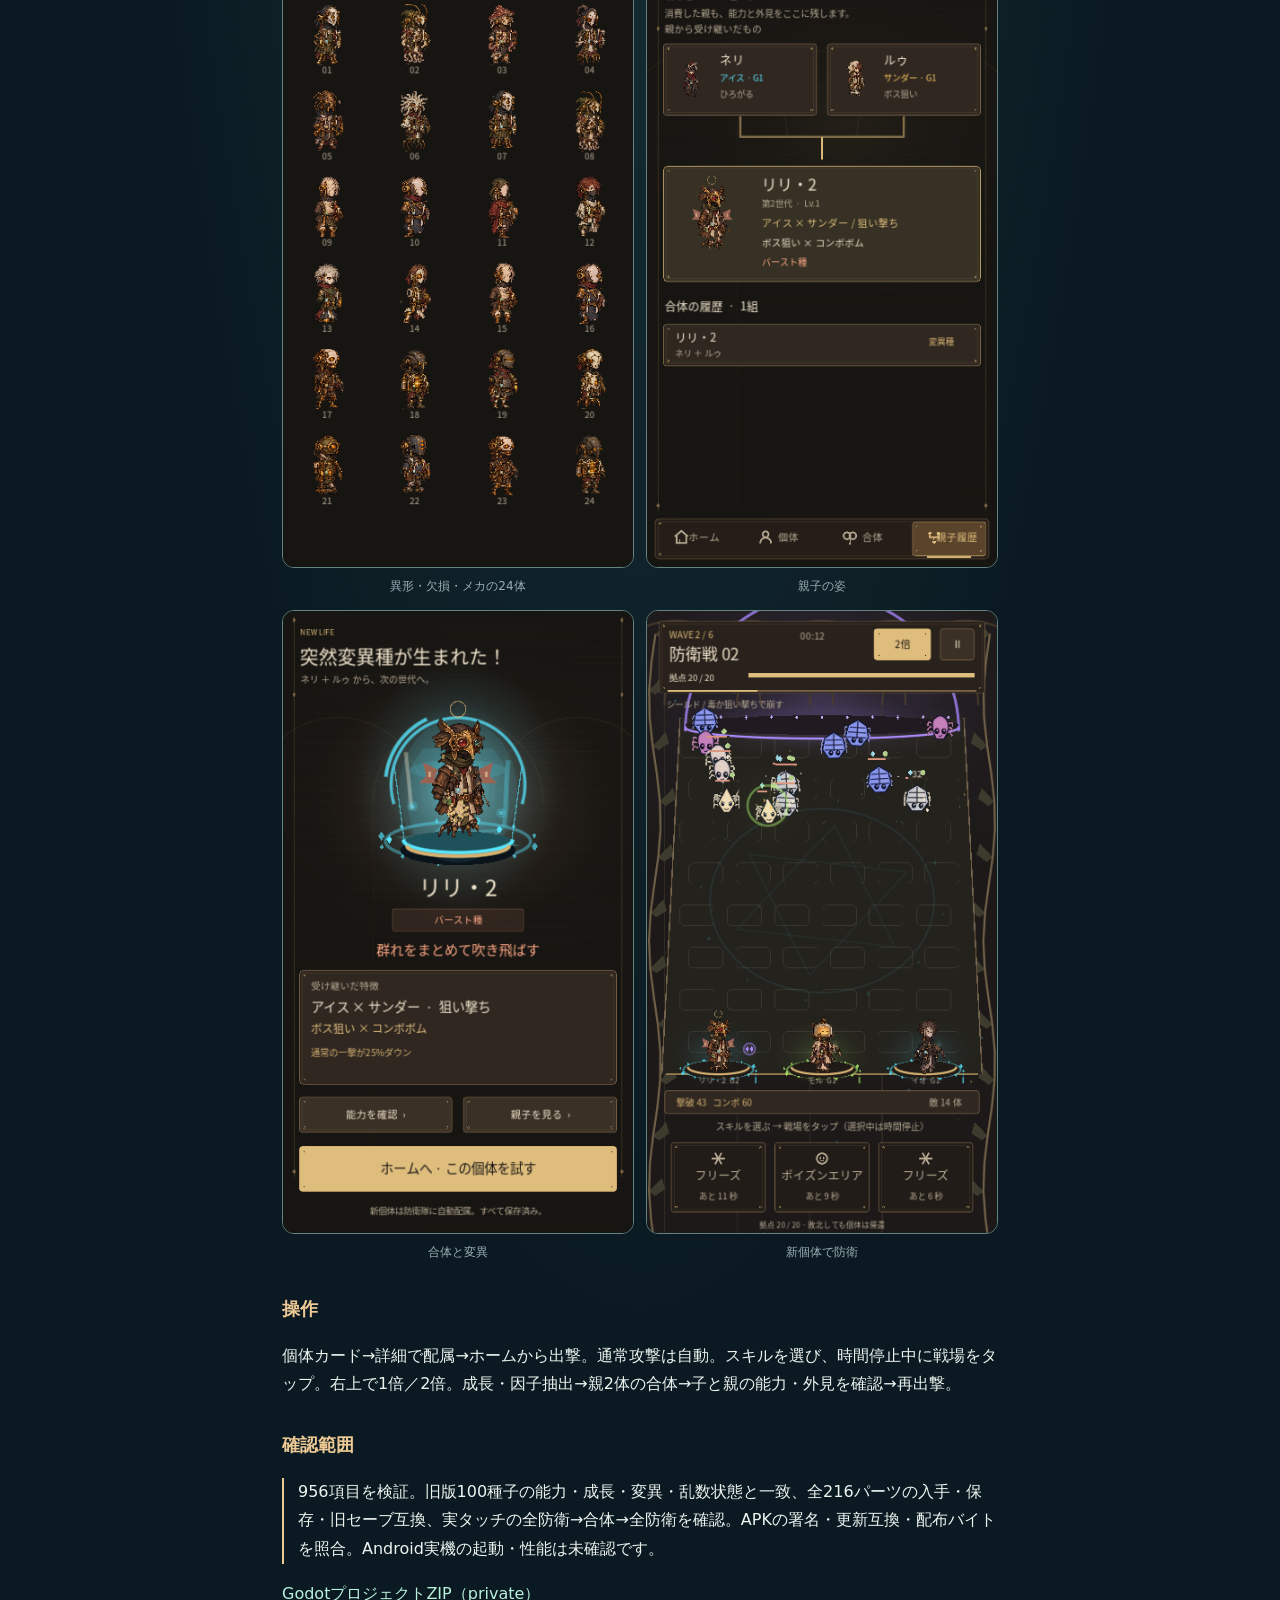
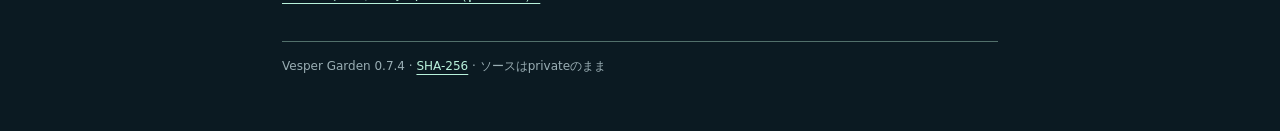
==== commit a574fc69: "Deliver Vesper Garden 0.7.4 Android build and download page" ====
--- a/assets/vesper-garden/index.html
+++ b/assets/vesper-garden/index.html
@@ -33,19 +33,19 @@
 @media(max-width:420px) { main { padding:28px 18px 40px; } .gallery { gap:8px; } }
 </style>
 </head>
-<body><main><div class="eyebrow">GODOT 4 · ANDROID PROTOTYPE 0.7.3</div><h1>VESPER GARDEN</h1><p class="subtitle">親の姿を、次の個体へ。</p>
-<p class="intro">王道・奇抜・陰鬱・スチームパンク・クトゥルフ・近未来の144パーツをゲームへ組み込み、基本素材と合わせて160パーツに。頭・衣装・脚・小物を組み替え、合体で親の外見を受け継ぎます。能力・成長・変異確率・戦闘ルールは前版のままです。</p>
-<a class="download" href="0.7.3/vesper-garden-android.apk" download="vesper-garden-android.apk">Android APKをダウンロード<small>0.7.3 · 68.1 MB · Android 7以降</small></a>
+<body><main><div class="eyebrow">GODOT 4 · ANDROID PROTOTYPE 0.7.4</div><h1>VESPER GARDEN</h1><p class="subtitle">親の姿を、次の個体へ。</p>
+<p class="intro">多腕多脚・部位欠損・メカを追加して計232パーツに。キャラクターに合わせ、UIを革色・真鍮・骨色の錬成工房へ変更。操作・能力・戦闘ルールは維持しています。</p>
+<a class="download" href="0.7.4/vesper-garden-android.apk" download="vesper-garden-android.apk">Android APKをダウンロード<small>0.7.4 · 74.6 MB · Android 7以降</small></a>
 <p class="fine">ARM64・ARMv7 / OpenGL ES 3.0。前版へ上書きし、セーブを引き継げます。</p>
 <h2>スマホに入れる</h2><ol><li>ChromeなどでAPKを保存。</li><li>通知またはファイルアプリで開き、求められた場合、そのアプリに「不明なアプリのインストール」を許可。</li><li>Vesper Gardenを起動。引き継ぐ場合はアンインストールせず上書き更新します。</li></ol>
-<h2>今回の組み込み</h2><ul><li>新規追加：スチームパンクの機構、クトゥルフの深海生物、近未来の補修装備。王道・奇抜・陰鬱と部位ごとに組み合わせます。</li><li>個体ごとの部位を保存。合体で頭・衣装・脚・小物を継承し、変異では姿も変化します。</li><li>既存の個体・消費した親にも再現可能な外見を割り当て。再起動で再抽選しません。</li><li>初期部隊と控え、新たな補充、次の合体で新しい姿を確認できます。</li></ul><div class="gallery">
-<figure><a href="0.7.3/36-mobile-home.png"><img src="0.7.3/36-mobile-home.png" width="390" height="693" alt="新しい防衛隊：Godotの実画面" loading="lazy"></a><figcaption>新しい防衛隊</figcaption></figure>
-<figure><a href="0.7.3/37-mobile-collection.png"><img src="0.7.3/37-mobile-collection.png" width="390" height="693" alt="個体と外見：Godotの実画面" loading="lazy"></a><figcaption>個体と外見</figcaption></figure>
-<figure><a href="0.7.3/00-character-variations.png"><img src="0.7.3/00-character-variations.png" width="390" height="693" alt="7セットの24体：Godotの実画面" loading="lazy"></a><figcaption>7セットの24体</figcaption></figure>
-<figure><a href="0.7.3/40-parent-child-history.png"><img src="0.7.3/40-parent-child-history.png" width="390" height="693" alt="親子の姿：Godotの実画面" loading="lazy"></a><figcaption>親子の姿</figcaption></figure>
-<figure><a href="0.7.3/45-rare-birth.png"><img src="0.7.3/45-rare-birth.png" width="390" height="693" alt="合体と変異：Godotの実画面" loading="lazy"></a><figcaption>合体と変異</figcaption></figure>
-<figure><a href="0.7.3/49-rare-species-defence.png"><img src="0.7.3/49-rare-species-defence.png" width="390" height="693" alt="新個体で防衛：Godotの実画面" loading="lazy"></a><figcaption>新個体で防衛</figcaption></figure>
+<h2>今回の変更</h2><ul><li>多腕多脚・部位欠損・メカも個体生成と合体継承に対応。</li><li>脚の数と欠損した部位を、全身のシルエットに反映。</li><li>革の面・真鍮の縁・鋲・展示アーチでUIを統一。</li><li>画面構成とタップ位置は同じ。既存セーブを引き継げます。</li></ul><div class="gallery">
+<figure><a href="0.7.4/36-mobile-home.png"><img src="0.7.4/36-mobile-home.png" width="390" height="693" alt="新しい防衛隊：Godotの実画面" loading="lazy"></a><figcaption>新しい防衛隊</figcaption></figure>
+<figure><a href="0.7.4/37-mobile-collection.png"><img src="0.7.4/37-mobile-collection.png" width="390" height="693" alt="個体と外見：Godotの実画面" loading="lazy"></a><figcaption>個体と外見</figcaption></figure>
+<figure><a href="0.7.4/00-character-variations.png"><img src="0.7.4/00-character-variations.png" width="390" height="693" alt="異形・欠損・メカの24体：Godotの実画面" loading="lazy"></a><figcaption>異形・欠損・メカの24体</figcaption></figure>
+<figure><a href="0.7.4/40-parent-child-history.png"><img src="0.7.4/40-parent-child-history.png" width="390" height="693" alt="親子の姿：Godotの実画面" loading="lazy"></a><figcaption>親子の姿</figcaption></figure>
+<figure><a href="0.7.4/45-rare-birth.png"><img src="0.7.4/45-rare-birth.png" width="390" height="693" alt="合体と変異：Godotの実画面" loading="lazy"></a><figcaption>合体と変異</figcaption></figure>
+<figure><a href="0.7.4/49-rare-species-defence.png"><img src="0.7.4/49-rare-species-defence.png" width="390" height="693" alt="新個体で防衛：Godotの実画面" loading="lazy"></a><figcaption>新個体で防衛</figcaption></figure>
 </div><h2>操作</h2><p>個体カード→詳細で配属→ホームから出撃。通常攻撃は自動。スキルを選び、時間停止中に戦場をタップ。右上で1倍／2倍。成長・因子抽出→親2体の合体→子と親の能力・外見を確認→再出撃。</p>
-<h2>確認範囲</h2><p class="note">884項目を検証。旧版100種子の能力・成長・変異・乱数状態と一致、全144パーツの入手・保存・旧セーブ互換、実タッチの全防衛→合体→全防衛を確認。APKの署名・更新互換・配布バイトを照合。Android実機の起動・性能は未確認です。</p>
-<p><a href="https://github.com/kemonodot/game-prototype/blob/main/deliveries/vesper-garden/0.7.3/vesper-garden-godot.zip">GodotプロジェクトZIP（private）</a></p>
-<footer>Vesper Garden 0.7.3 · <a href="0.7.3/SHA256SUMS.txt">SHA-256</a> · ソースはprivateのまま</footer></main></body></html>+<h2>確認範囲</h2><p class="note">956項目を検証。旧版100種子の能力・成長・変異・乱数状態と一致、全216パーツの入手・保存・旧セーブ互換、実タッチの全防衛→合体→全防衛を確認。APKの署名・更新互換・配布バイトを照合。Android実機の起動・性能は未確認です。</p>
+<p><a href="https://github.com/kemonodot/game-prototype/blob/main/deliveries/vesper-garden/0.7.4/vesper-garden-godot.zip">GodotプロジェクトZIP（private）</a></p>
+<footer>Vesper Garden 0.7.4 · <a href="0.7.4/SHA256SUMS.txt">SHA-256</a> · ソースはprivateのまま</footer></main></body></html>
